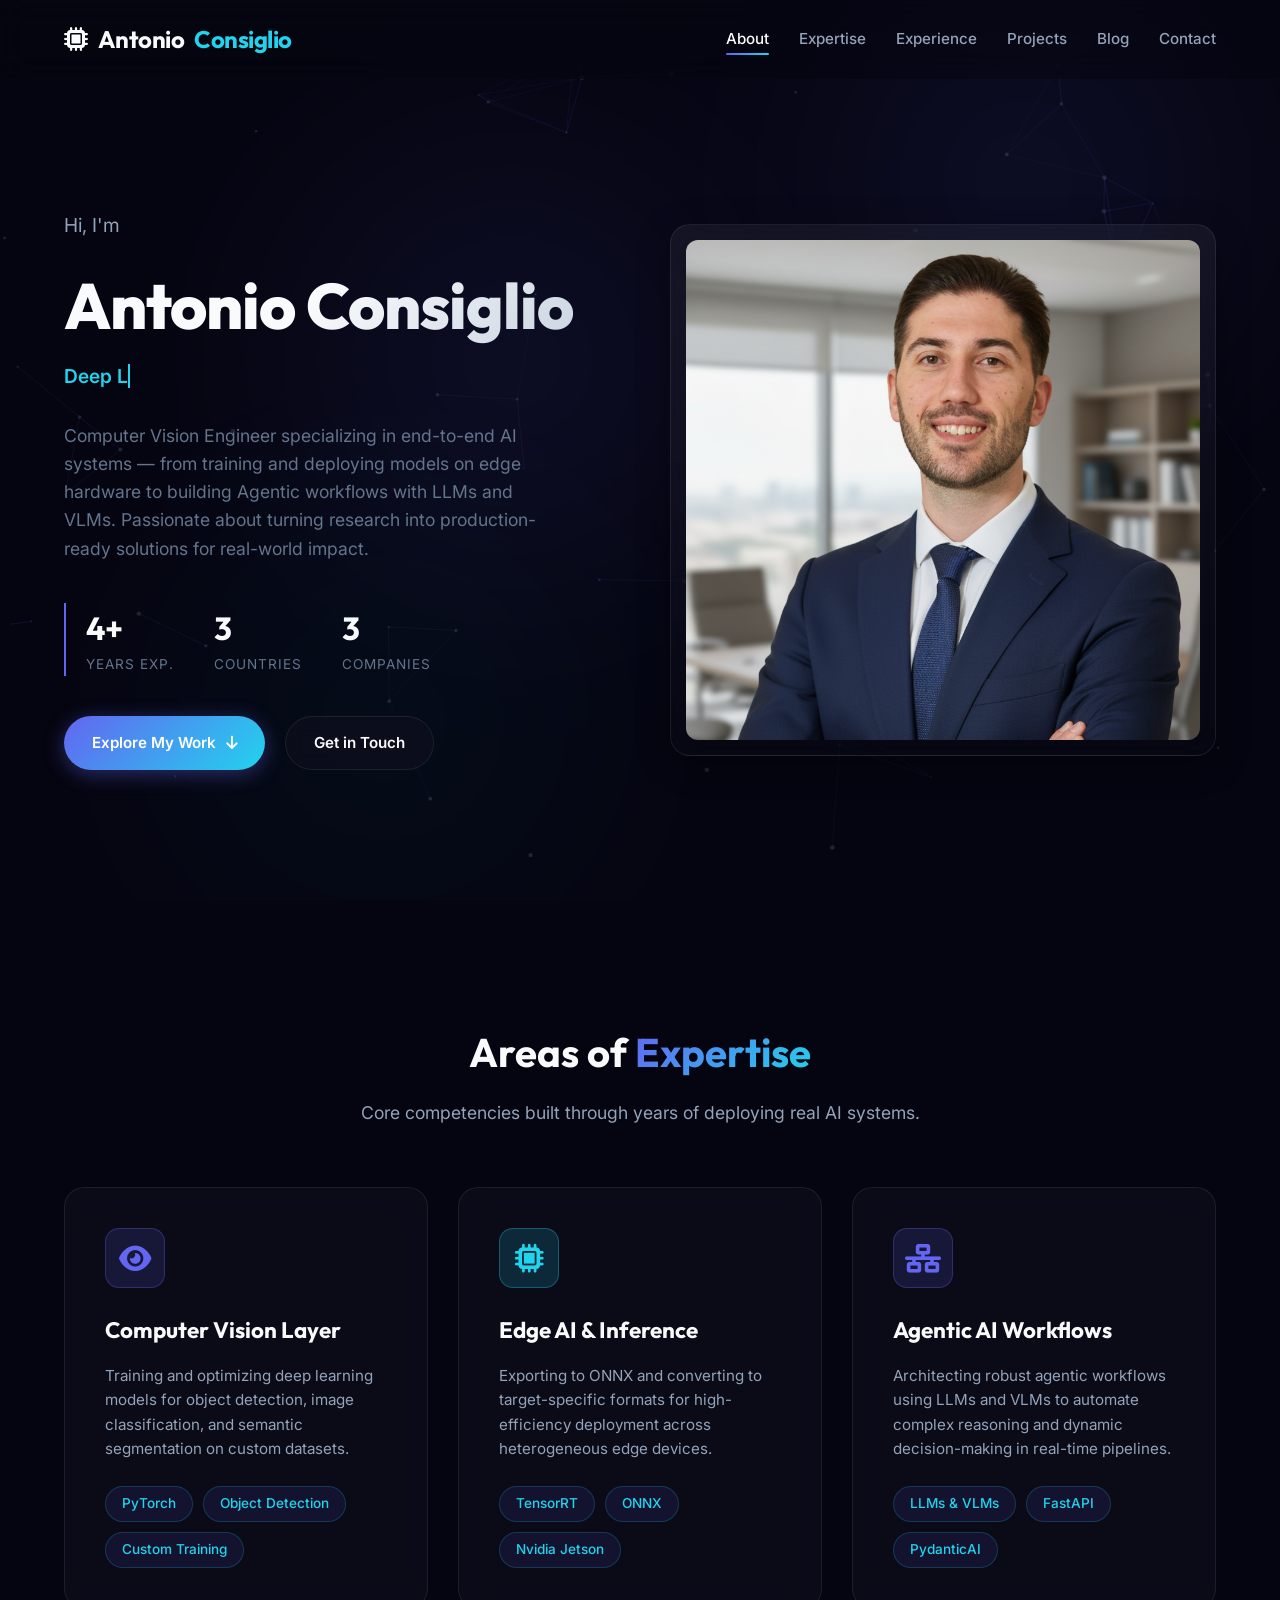
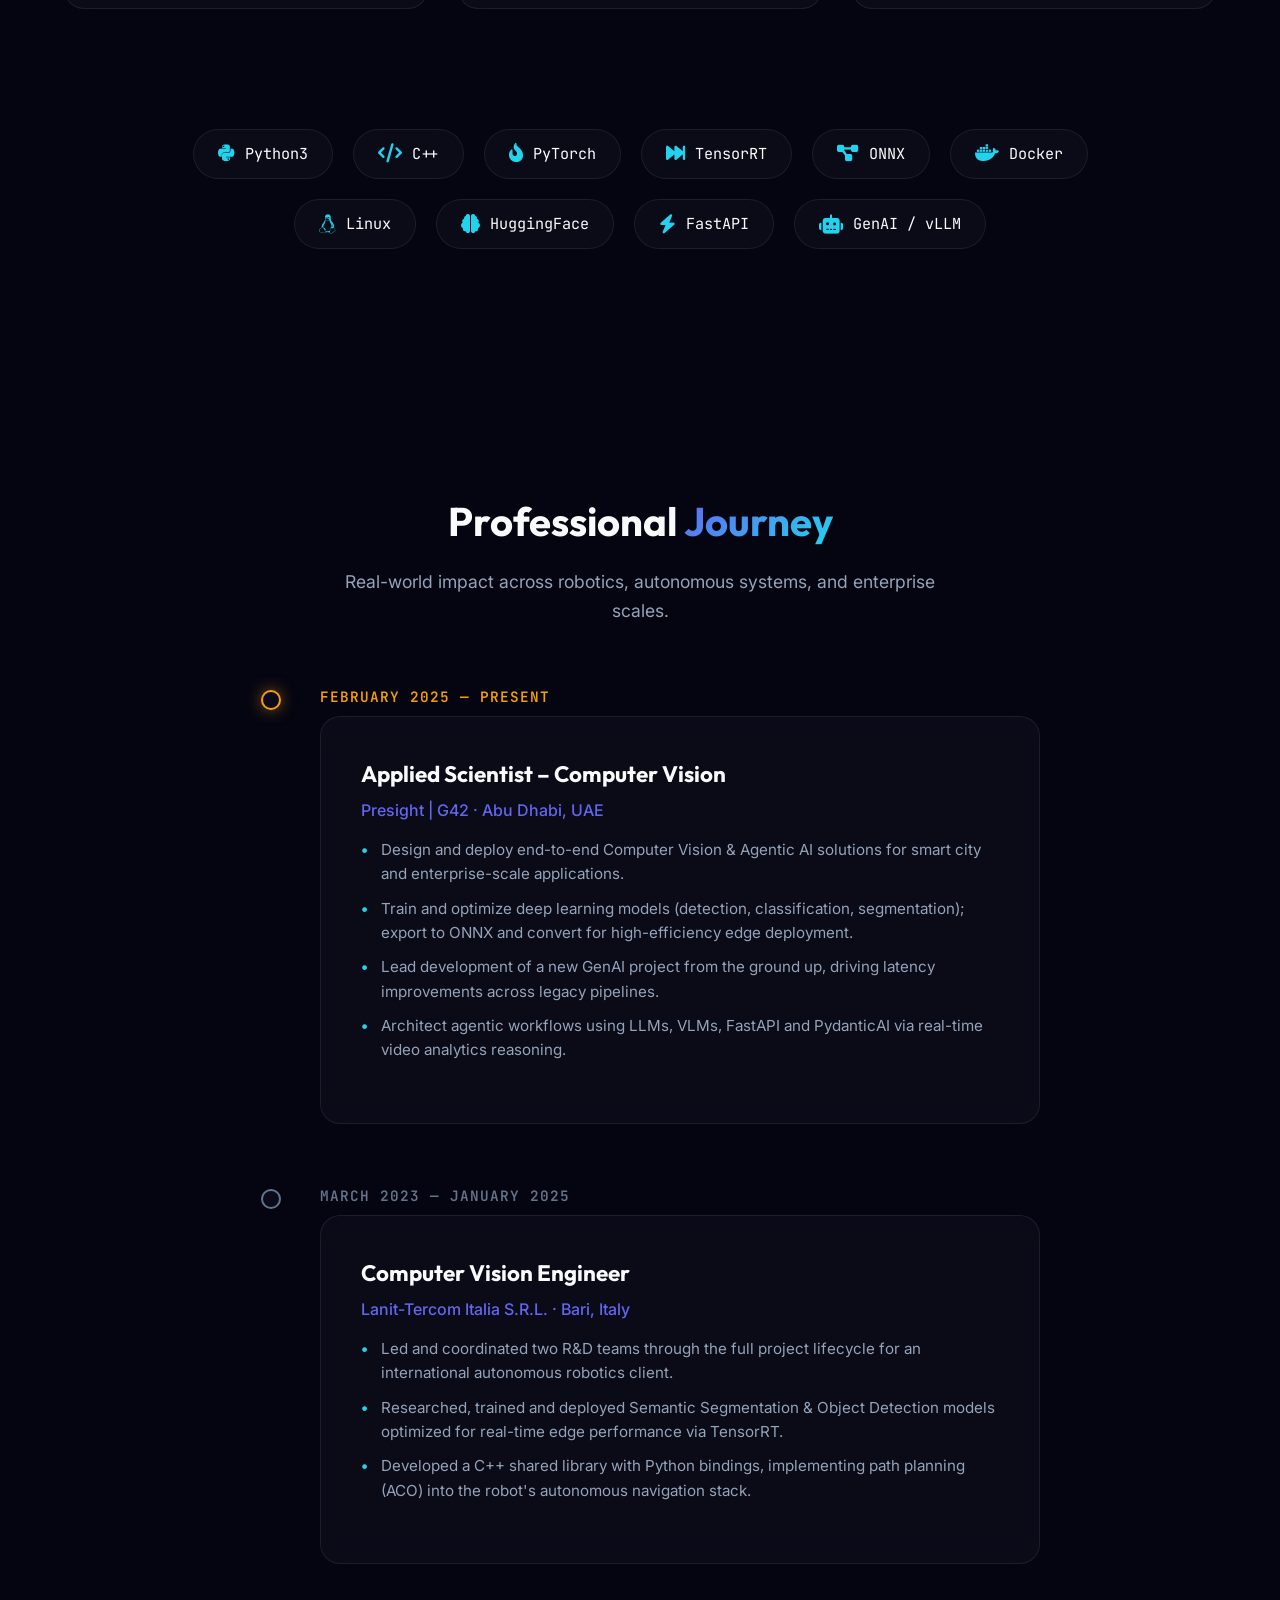
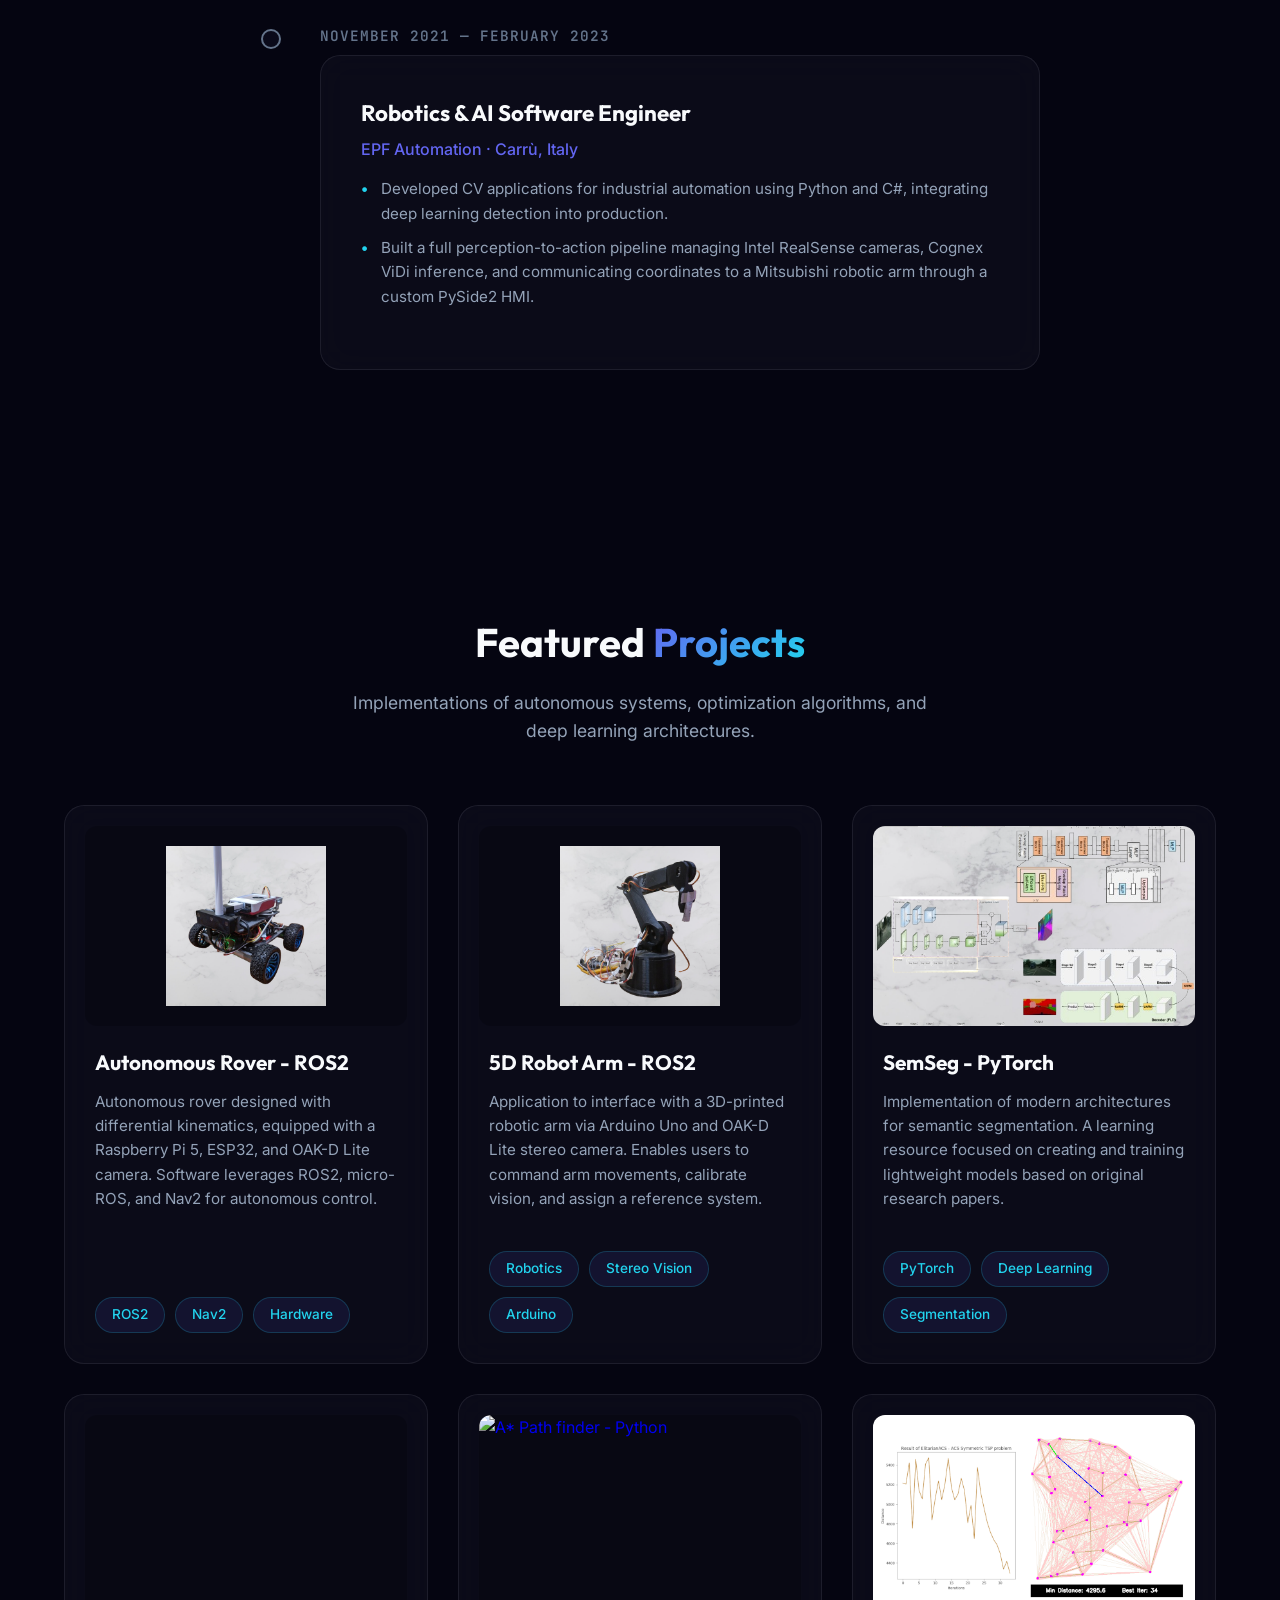
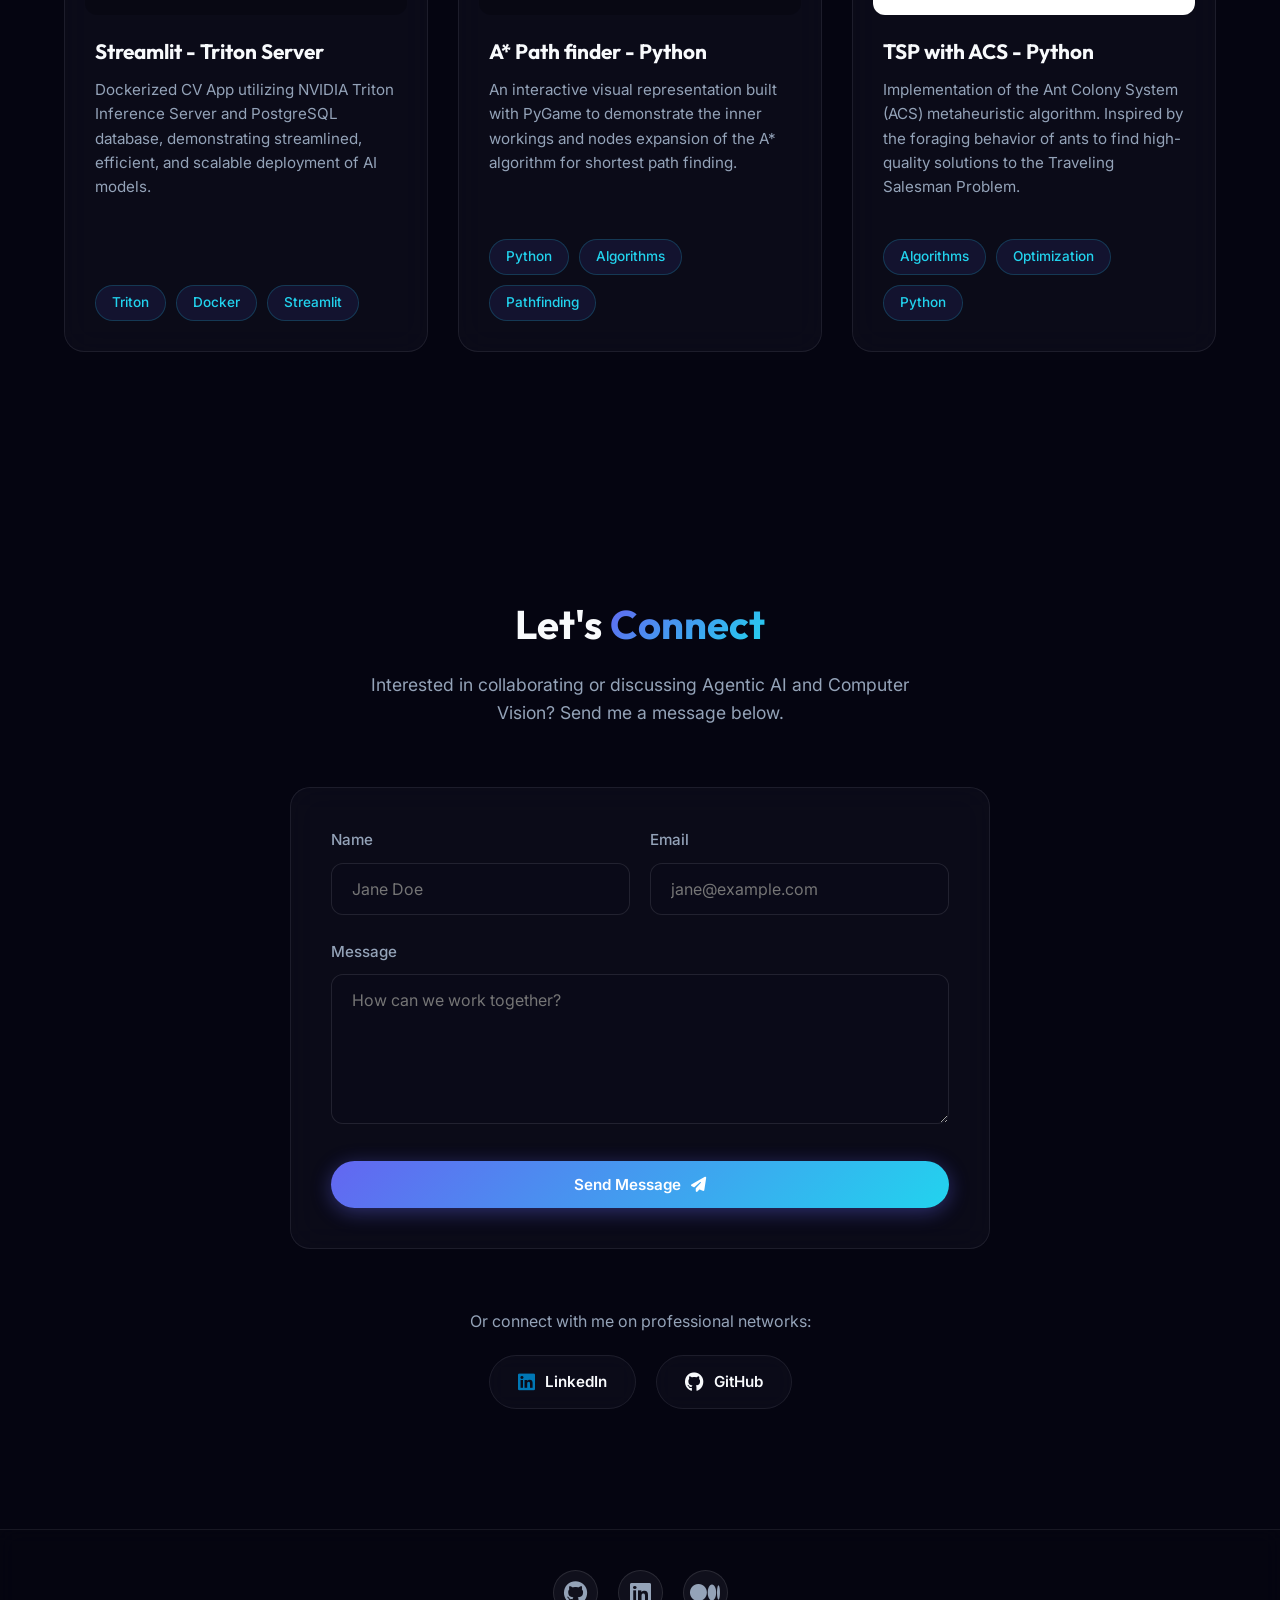
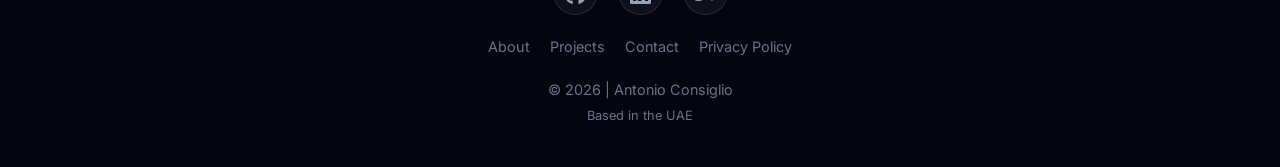
==== docs/index.html @ b484f557 "static_website" ====
<!DOCTYPE html>
<html lang="en">

<head>
    <meta charset="UTF-8">
    <meta name="viewport" content="width=device-width, initial-scale=1.0">

    <!-- Ultra Optimized SEO -->
    <title>Antonio Consiglio | Computer Vision & AI Engineer</title>
    <meta name="description"
        content="Computer Vision Engineer based in the UAE. Specializing in end-to-end AI systems, Agentic AI workflows, robotics, and edge deployment. Explore my projects and experience.">
    <meta name="keywords"
        content="Antonio Consiglio, Computer Vision, AI Engineer, Robotics, Machine Learning, Python, PyTorch, TensorRT, Agentic AI, Edge ML, Smart Cities, Abu Dhabi">
    <meta name="author" content="Antonio Consiglio">
    <meta name="robots" content="index, follow">
    <link rel="canonical" href="https://www.antonioconsiglio.com/">

    <!-- Open Graph for Social Sharing -->
    <meta property="og:type" content="website">
    <meta property="og:url" content="https://www.antonioconsiglio.com/">
    <meta property="og:title" content="Antonio Consiglio | Computer Vision Engineer">
    <meta property="og:description"
        content="Computer Vision Engineer specializing in end-to-end AI systems — from training models on edge hardware to building Agentic AI workflows.">
    <meta property="og:image" content="https://www.antonioconsiglio.com/assets/images/antonio_consiglio_og_image.png">
    <meta property="og:site_name" content="Antonio Consiglio">

    <!-- Twitter Card -->
    <meta name="twitter:card" content="summary_large_image">
    <meta name="twitter:title" content="Antonio Consiglio | Computer Vision Engineer">
    <meta name="twitter:description"
        content="Focusing on neural network architecture, semantic segmentation, AI optimization, and Agentic workflows.">
    <meta name="twitter:image" content="https://www.antonioconsiglio.com/assets/images/antonio_consiglio_og_image.png">

    <!-- Schema.org JSON-LD -->
    <script type="application/ld+json">
    {
      "@context": "https://schema.org",
      "@graph": [
        {
          "@type": "Person",
          "@id": "https://www.antonioconsiglio.com/#person",
          "name": "Antonio Consiglio",
          "url": "https://www.antonioconsiglio.com",
          "sameAs": [
            "https://www.linkedin.com/in/antonioconsiglio/",
            "https://medium.com/@antonioconsiglio",
            "https://github.com/AntonioConsiglio"
          ],
          "jobTitle": "Applied Scientist - Computer Vision",
          "worksFor": {
            "@type": "Organization",
            "name": "Presight | G42"
          },
          "description": "Computer Vision Engineer specializing in end-to-end AI systems, from training models on edge hardware to Agentic AI workflows.",
          "image": "https://www.antonioconsiglio.com/assets/images/foto_mia.png",
          "knowsAbout": ["Computer Vision", "Machine Learning", "PyTorch", "C++", "Python", "TensorRT", "Edge AI", "Agentic AI", "Robotics"],
          "alumniOf": {
            "@type": "EducationalOrganization",
            "name": "Politecnico di Torino"
          }
        },
        {
          "@type": "WebSite",
          "@id": "https://www.antonioconsiglio.com/#website",
          "url": "https://www.antonioconsiglio.com",
          "name": "Antonio Consiglio Portfolio",
          "publisher": {"@id": "https://www.antonioconsiglio.com/#person"}
        }
      ]
    }
    </script>

    <!-- Preconnect & Fonts -->
    <link rel="preconnect" href="https://fonts.googleapis.com">
    <link rel="preconnect" href="https://fonts.gstatic.com" crossorigin>
    <link
        href="https://fonts.googleapis.com/css2?family=Inter:wght@300;400;500;600;700&family=Outfit:wght@400;500;600;700;800&family=JetBrains+Mono:wght@400;500&display=swap"
        rel="stylesheet">

    <!-- Icons -->
    <link rel="stylesheet" href="https://cdnjs.cloudflare.com/ajax/libs/font-awesome/6.4.0/css/all.min.css">

    <!-- Custom CSS -->
    <link rel="stylesheet" href="assets/css/style.css">

    <!-- Favicon -->
    <link rel="icon" type="image/png" href="assets/images/favicon.ico">
</head>

<body>

    <!-- Ambient Background Effects -->
    <div class="ambient-bg">
        <canvas id="particle-canvas"></canvas>
        <div class="ambient-glow"></div>
        <div class="ambient-glow"></div>
        <div class="ambient-glow"></div>
    </div>

    <!-- Navigation -->
    <nav class="navbar">
        <div class="container nav-content">
            <a href="#hero" class="nav-logo">
                <i class="fa-solid fa-microchip"></i> Antonio<span>Consiglio</span>
            </a>
            <div class="nav-links">
                <a href="#hero" class="nav-link active">About</a>
                <a href="#expertise" class="nav-link">Expertise</a>
                <a href="#experience" class="nav-link">Experience</a>
                <a href="#projects" class="nav-link">Projects</a>
                <a href="https://medium.com/@antonioconsiglio" target="_blank" class="nav-link">Blog</a>
                <a href="#contact" class="nav-link">Contact</a>
            </div>
            <button class="mobile-menu-btn" aria-label="Toggle menu">
                <i class="fas fa-bars"></i>
            </button>
        </div>
    </nav>

    <main>
        <!-- Hero Section -->
        <section id="hero" class="hero">
            <div class="container hero-wrapper">
                <div class="hero-content fade-in-up">
                    <p class="hero-subtitle">Hi, I'm</p>
                    <h1>Antonio <span class="gradient-text">Consiglio</span></h1>
                    <p class="hero-subtitle">
                        <span class="typewriter-text"></span>
                    </p>

                    <p class="hero-description">
                        Computer Vision Engineer specializing in end-to-end AI systems — from training and deploying
                        models on edge hardware to building Agentic workflows with LLMs and VLMs. Passionate about
                        turning research into production-ready solutions for real-world impact.
                    </p>

                    <div class="stats-row">
                        <div class="stat-item">
                            <div class="stat-number">4+</div>
                            <div class="stat-label">Years Exp.</div>
                        </div>
                        <div class="stat-item">
                            <div class="stat-number">3</div>
                            <div class="stat-label">Countries</div>
                        </div>
                        <div class="stat-item">
                            <div class="stat-number">3</div>
                            <div class="stat-label">Companies</div>
                        </div>
                    </div>

                    <div class="btn-group">
                        <a href="#projects" class="btn btn-primary">
                            Explore My Work <i class="fas fa-arrow-down"></i>
                        </a>
                        <a href="#contact" class="btn btn-secondary">
                            Get in Touch
                        </a>
                    </div>
                </div>

                <div class="hero-image-wrapper fade-in-up delay-1">
                    <img src="assets/images/foto_mia.png" alt="Antonio Consiglio" class="hero-image" width="500"
                        height="500">
                </div>
            </div>
        </section>

        <!-- Expertise Section -->
        <section id="expertise" class="section">
            <div class="container">
                <div class="section-header fade-in-up">
                    <h2 class="section-title">Areas of <span class="gradient-accent">Expertise</span></h2>
                    <p class="section-subtitle">Core competencies built through years of deploying real AI systems.</p>
                </div>

                <div class="expertise-grid">
                    <!-- Expertise 1 -->
                    <div class="glass-card fade-in-up delay-1">
                        <div class="expertise-icon icon-indigo">
                            <i class="fas fa-eye"></i>
                        </div>
                        <h3 class="expert-title">Computer Vision Layer</h3>
                        <p class="expert-desc">Training and optimizing deep learning models for object detection, image
                            classification, and semantic segmentation on custom datasets.</p>
                        <div class="tag-container">
                            <span class="tag">PyTorch</span>
                            <span class="tag">Object Detection</span>
                            <span class="tag">Custom Training</span>
                        </div>
                    </div>

                    <!-- Expertise 2 -->
                    <div class="glass-card fade-in-up delay-2">
                        <div class="expertise-icon icon-cyan">
                            <i class="fas fa-microchip"></i>
                        </div>
                        <h3 class="expert-title">Edge AI & Inference</h3>
                        <p class="expert-desc">Exporting to ONNX and converting to target-specific formats for
                            high-efficiency deployment across heterogeneous edge devices.</p>
                        <div class="tag-container">
                            <span class="tag">TensorRT</span>
                            <span class="tag">ONNX</span>
                            <span class="tag">Nvidia Jetson</span>
                        </div>
                    </div>

                    <!-- Expertise 3 -->
                    <div class="glass-card fade-in-up delay-3">
                        <div class="expertise-icon icon-indigo">
                            <i class="fa-solid fa-network-wired"></i>
                        </div>
                        <h3 class="expert-title">Agentic AI Workflows</h3>
                        <p class="expert-desc">Architecting robust agentic workflows using LLMs and VLMs to automate
                            complex reasoning and dynamic decision-making in real-time pipelines.</p>
                        <div class="tag-container">
                            <span class="tag">LLMs & VLMs</span>
                            <span class="tag">FastAPI</span>
                            <span class="tag">PydanticAI</span>
                        </div>
                    </div>
                </div>
            </div>
        </section>

        <!-- Tech Stack / Skills -->
        <section class="section" style="padding-top:0;">
            <div class="container">
                <div class="tech-stack-wrap fade-in-up delay-1">
                    <div class="tech-item"><i class="fa-brands fa-python"></i> Python3</div>
                    <div class="tech-item"><i class="fa-solid fa-code"></i> C++</div>
                    <div class="tech-item"><i class="fa-solid fa-fire-flame-curved"></i> PyTorch</div>
                    <div class="tech-item"><i class="fa-solid fa-forward-fast"></i> TensorRT</div>
                    <div class="tech-item"><i class="fa-solid fa-diagram-project"></i> ONNX</div>
                    <div class="tech-item"><i class="fa-brands fa-docker"></i> Docker</div>
                    <div class="tech-item"><i class="fa-brands fa-linux"></i> Linux</div>
                    <div class="tech-item"><i class="fa-solid fa-brain"></i> HuggingFace</div>
                    <div class="tech-item"><i class="fa-solid fa-bolt"></i> FastAPI</div>
                    <div class="tech-item"><i class="fa-solid fa-robot"></i> GenAI / vLLM</div>
                </div>
            </div>
        </section>

        <!-- Experience Timeline -->
        <section id="experience" class="section">
            <div class="container">
                <div class="section-header fade-in-up">
                    <h2 class="section-title">Professional <span class="gradient-accent">Journey</span></h2>
                    <p class="section-subtitle">Real-world impact across robotics, autonomous systems, and enterprise
                        scales.</p>
                </div>

                <div class="timeline fade-in-up delay-1">

                    <!-- Present -->
                    <div class="timeline-item active">
                        <div class="timeline-dot"></div>
                        <div class="timeline-date">February 2025 — Present</div>
                        <div class="glass-card timeline-content">
                            <h3>Applied Scientist – Computer Vision</h3>
                            <h4>Presight | G42 · Abu Dhabi, UAE</h4>
                            <ul class="timeline-bulltes">
                                <li>Design and deploy end-to-end Computer Vision & Agentic AI solutions for smart city
                                    and enterprise-scale applications.</li>
                                <li>Train and optimize deep learning models (detection, classification, segmentation);
                                    export to ONNX and convert for high-efficiency edge deployment.</li>
                                <li>Lead development of a new GenAI project from the ground up, driving latency
                                    improvements across legacy pipelines.</li>
                                <li>Architect agentic workflows using LLMs, VLMs, FastAPI and PydanticAI via real-time
                                    video analytics reasoning.</li>
                            </ul>
                        </div>
                    </div>

                    <!-- Past 2 -->
                    <div class="timeline-item">
                        <div class="timeline-dot"></div>
                        <div class="timeline-date">March 2023 — January 2025</div>
                        <div class="glass-card timeline-content">
                            <h3>Computer Vision Engineer</h3>
                            <h4>Lanit-Tercom Italia S.R.L. · Bari, Italy</h4>
                            <ul class="timeline-bulltes">
                                <li>Led and coordinated two R&D teams through the full project lifecycle for an
                                    international autonomous robotics client.</li>
                                <li>Researched, trained and deployed Semantic Segmentation & Object Detection models
                                    optimized for real-time edge performance via TensorRT.</li>
                                <li>Developed a C++ shared library with Python bindings, implementing path planning
                                    (ACO) into the robot's autonomous navigation stack.</li>
                            </ul>
                        </div>
                    </div>

                    <!-- Past 1 -->
                    <div class="timeline-item">
                        <div class="timeline-dot"></div>
                        <div class="timeline-date">November 2021 — February 2023</div>
                        <div class="glass-card timeline-content">
                            <h3>Robotics & AI Software Engineer</h3>
                            <h4>EPF Automation · Carrù, Italy</h4>
                            <ul class="timeline-bulltes">
                                <li>Developed CV applications for industrial automation using Python and C#, integrating
                                    deep learning detection into production.</li>
                                <li>Built a full perception-to-action pipeline managing Intel RealSense cameras, Cognex
                                    ViDi inference, and communicating coordinates to a Mitsubishi robotic arm through a
                                    custom PySide2 HMI.</li>
                            </ul>
                        </div>
                    </div>

                </div>
            </div>
        </section>

        <!-- Projects Grid -->
        <section id="projects" class="section">
            <div class="container">
                <div class="section-header fade-in-up">
                    <h2 class="section-title">Featured <span class="gradient-accent">Projects</span></h2>
                    <p class="section-subtitle">Implementations of autonomous systems, optimization algorithms, and deep
                        learning architectures.</p>
                </div>

                <div class="projects-grid">

                    <!-- Project 1 -->
                    <a href="https://github.com/AntonioConsiglio/rover_ros2" target="_blank"
                        class="project-card glass-card fade-in-up delay-1">
                        <div class="project-img-wrapper">
                            <img src="assets/images/rover_ros2_nobg.png" alt="Autonomous Rover - ROS2"
                                class="project-img contain" loading="lazy" decoding="async">
                        </div>
                        <div class="project-content">
                            <h3 class="project-title">Autonomous Rover - ROS2</h3>
                            <p class="project-desc">Autonomous rover designed with differential kinematics, equipped
                                with a Raspberry Pi 5, ESP32, and OAK-D Lite camera. Software leverages ROS2, micro-ROS,
                                and Nav2 for autonomous control.</p>
                            <div class="tag-container mt-auto">
                                <span class="tag">ROS2</span>
                                <span class="tag">Nav2</span>
                                <span class="tag">Hardware</span>
                            </div>
                        </div>
                    </a>

                    <!-- Project 2 -->
                    <a href="https://github.com/AntonioConsiglio/5D-robot-consolle" target="_blank"
                        class="project-card glass-card fade-in-up delay-2">
                        <div class="project-img-wrapper">
                            <img src="assets/images/robot_nobg.png" alt="5D Robot Arm - ROS2"
                                class="project-img contain" loading="lazy" decoding="async">
                        </div>
                        <div class="project-content">
                            <h3 class="project-title">5D Robot Arm - ROS2</h3>
                            <p class="project-desc">Application to interface with a 3D-printed robotic arm via Arduino
                                Uno and OAK-D Lite stereo camera. Enables users to command arm movements, calibrate
                                vision, and assign a reference system.</p>
                            <div class="tag-container mt-auto">
                                <span class="tag">Robotics</span>
                                <span class="tag">Stereo Vision</span>
                                <span class="tag">Arduino</span>
                            </div>
                        </div>
                    </a>

                    <!-- Project 3 -->
                    <a href="https://github.com/AntonioConsiglio/SemSeg" target="_blank"
                        class="project-card glass-card fade-in-up delay-3">
                        <div class="project-img-wrapper">
                            <img src="assets/images/semseg.png" alt="SemSeg - PyTorch" class="project-img"
                                loading="lazy" decoding="async">
                        </div>
                        <div class="project-content">
                            <h3 class="project-title">SemSeg - PyTorch</h3>
                            <p class="project-desc">Implementation of modern architectures for semantic segmentation. A
                                learning resource focused on creating and training lightweight models based on original
                                research papers.</p>
                            <div class="tag-container mt-auto">
                                <span class="tag">PyTorch</span>
                                <span class="tag">Deep Learning</span>
                                <span class="tag">Segmentation</span>
                            </div>
                        </div>
                    </a>

                    <!-- Project 4 -->
                    <a href="https://github.com/AntonioConsiglio/triton_server" target="_blank"
                        class="project-card glass-card fade-in-up delay-1">
                        <div class="project-img-wrapper">
                            <img src="assets/images/tritonserver.png" alt="Streamlit - Triton Server"
                                class="project-img contain" loading="lazy" decoding="async">
                        </div>
                        <div class="project-content">
                            <h3 class="project-title">Streamlit - Triton Server</h3>
                            <p class="project-desc">Dockerized CV App utilizing NVIDIA Triton Inference Server and
                                PostgreSQL database, demonstrating streamlined, efficient, and scalable deployment of AI
                                models.</p>
                            <div class="tag-container mt-auto">
                                <span class="tag">Triton</span>
                                <span class="tag">Docker</span>
                                <span class="tag">Streamlit</span>
                            </div>
                        </div>
                    </a>

                    <!-- Project 5 -->
                    <a href="https://github.com/AntonioConsiglio/Astart_python" target="_blank"
                        class="project-card glass-card fade-in-up delay-2">
                        <div class="project-img-wrapper">
                            <img src="assets/images/Agif.gif" alt="A* Path finder - Python" class="project-img"
                                loading="lazy" decoding="async">
                        </div>
                        <div class="project-content">
                            <h3 class="project-title">A* Path finder - Python</h3>
                            <p class="project-desc">An interactive visual representation built with PyGame to
                                demonstrate the inner workings and nodes expansion of the A* algorithm for shortest path
                                finding.</p>
                            <div class="tag-container mt-auto">
                                <span class="tag">Python</span>
                                <span class="tag">Algorithms</span>
                                <span class="tag">Pathfinding</span>
                            </div>
                        </div>
                    </a>

                    <!-- Project 6 -->
                    <a href="https://github.com/AntonioConsiglio/AntColonySystem_Python" target="_blank"
                        class="project-card glass-card fade-in-up delay-3">
                        <div class="project-img-wrapper">
                            <img src="assets/images/ACS.gif" alt="TSP with ACS - Python" class="project-img"
                                loading="lazy" decoding="async">
                        </div>
                        <div class="project-content">
                            <h3 class="project-title">TSP with ACS - Python</h3>
                            <p class="project-desc">Implementation of the Ant Colony System (ACS) metaheuristic
                                algorithm. Inspired by the foraging behavior of ants to find high-quality solutions to
                                the Traveling Salesman Problem.</p>
                            <div class="tag-container mt-auto">
                                <span class="tag">Algorithms</span>
                                <span class="tag">Optimization</span>
                                <span class="tag">Python</span>
                            </div>
                        </div>
                    </a>

                </div>
            </div>
        </section>

        <!-- Contact Section -->
        <section id="contact" class="section">
            <div class="container relative">
                <div class="section-header fade-in-up">
                    <h2 class="section-title">Let's <span class="gradient-accent">Connect</span></h2>
                    <p class="section-subtitle">Interested in collaborating or discussing Agentic AI and Computer
                        Vision? Send me a message below.</p>
                </div>

                <div class="glass-card fade-in-up delay-1 contact-container">

                    <form action="https://formspree.io/f/xqeggnkn" method="POST" id="contact-form">

                        <div
                            style="display: grid; grid-template-columns: repeat(auto-fit, minmax(250px, 1fr)); gap: 20px;">
                            <div class="form-group">
                                <label for="name" class="form-label">Name</label>
                                <input type="text" id="name" name="name" class="form-control" required
                                    placeholder="Jane Doe">
                            </div>
                            <div class="form-group">
                                <label for="email" class="form-label">Email</label>
                                <input type="email" id="email" name="_replyto" class="form-control" required
                                    placeholder="jane@example.com">
                            </div>
                        </div>

                        <div class="form-group">
                            <label for="message" class="form-label">Message</label>
                            <textarea id="message" name="message" class="form-control" required
                                placeholder="How can we work together?"></textarea>
                        </div>

                        <input type="hidden" name="_subject" value="New contact from your portfolio site!">

                        <div style="text-align: center; margin-top: 30px;">
                            <button type="submit" class="btn btn-primary" style="width: 100%;">
                                Send Message <i class="fas fa-paper-plane"></i>
                            </button>
                        </div>
                    </form>

                    <!-- Submission Confirmation Placeholder inside Card -->
                    <div id="form-status" style="display:none; text-align:center; padding-top:20px;"></div>
                </div>

                <div class="contact-alternative fade-in-up delay-2">
                    <p style="color: var(--text-secondary); margin-bottom: 20px;">Or connect with me on professional
                        networks:</p>
                    <div style="display: flex; justify-content: center; gap: 20px;">
                        <a href="https://www.linkedin.com/in/antonioconsiglio/" target="_blank"
                            class="btn btn-secondary">
                            <i class="fab fa-linkedin" style="color: #0077B5; font-size: 1.2rem;"></i> LinkedIn
                        </a>
                        <a href="https://github.com/AntonioConsiglio" target="_blank" class="btn btn-secondary">
                            <i class="fab fa-github" style="font-size: 1.2rem;"></i> GitHub
                        </a>
                    </div>
                </div>

            </div>
        </section>

    </main>

    <!-- Footer -->
    <footer class="footer">
        <div class="container">
            <div class="social-links">
                <a href="https://github.com/AntonioConsiglio" target="_blank" class="social-link" aria-label="GitHub"><i
                        class="fab fa-github"></i></a>
                <a href="https://www.linkedin.com/in/antonioconsiglio/" target="_blank" class="social-link"
                    aria-label="LinkedIn"><i class="fab fa-linkedin"></i></a>
                <a href="https://medium.com/@antonioconsiglio" target="_blank" class="social-link"
                    aria-label="Medium"><i class="fab fa-medium"></i></a>
            </div>
            <div class="footer-nav">
                <a href="#hero">About</a>
                <a href="#projects">Projects</a>
                <a href="#contact">Contact</a>
                <a href="privacy_policy.html">Privacy Policy</a>
            </div>
            <p class="footer-text" style="margin-top: 20px;">
                &copy;
                <script>document.write(new Date().getFullYear())</script> | Antonio Consiglio
            </p>
            <p class="footer-text" style="font-size: 0.8rem; margin-top: 5px;">Based in the UAE</p>
        </div>
    </footer>

    <!-- Scripts -->
    <script src="assets/js/main.js"></script>
    <script>
        // Formspree custom submission handling
        var form = document.getElementById("contact-form");
        var statusMsg = document.getElementById("form-status");

        form.addEventListener("submit", function (ev) {
            ev.preventDefault();
            var data = new FormData(form);
            fetch(form.action, {
                method: form.method,
                body: data,
                headers: {
                    'Accept': 'application/json'
                }
            }).then(response => {
                if (response.ok) {
                    form.style.display = 'none';
                    statusMsg.style.display = 'block';
                    statusMsg.innerHTML = `
                        <i class="fas fa-check-circle" style="font-size: 3rem; color: #10b981; margin-bottom: 15px;"></i>
                        <h3 style="color:var(--text-primary); margin-bottom:10px;">Message Sent!</h3>
                        <p style="color: var(--text-secondary);">Thanks for reaching out! I'll get back to you shortly.</p>
                    `;
                    form.reset();
                } else {
                    statusMsg.style.display = 'block';
                    statusMsg.innerHTML = "<p style='color:#ef4444;'>Oops! There was a problem submitting your form.</p>";
                }
            }).catch(error => {
                statusMsg.style.display = 'block';
                statusMsg.innerHTML = "<p style='color:#ef4444;'>Oops! There was a problem submitting your form.</p>";
            });
        });
    </script>
</body>

</html>
---- docs/assets/css/style.css ----
/* ==========================================================================
   Modern Portfolio Stylesheet - Premium Tech Profile
   ========================================================================== */

@import url('https://fonts.googleapis.com/css2?family=Inter:wght@300;400;500;600;700&family=Outfit:wght@400;500;600;700;800&family=JetBrains+Mono:wght@400;500&display=swap');

:root {
  /* Color Palette - Indigo/Cyan Deep Tech Theme */
  --bg-primary: #050511;
  --bg-secondary: #0A0A1A;
  --bg-surface: rgba(15, 15, 30, 0.6);
  --bg-elevated: rgba(25, 25, 50, 0.8);
  
  --text-primary: #f8fafc;
  --text-secondary: #94a3b8;
  --text-muted: #64748b;
  
  --accent-primary: #6366f1; /* Indigo */
  --accent-secondary: #22d3ee; /* Cyan */
  --accent-glow: rgba(99, 102, 241, 0.5);
  --accent-warm: #f59e0b;
  
  /* Utilities */
  --glass-border: 1px solid rgba(255, 255, 255, 0.08); /* More subtle */
  --glass-shadow: 0 8px 32px 0 rgba(0, 0, 0, 0.4);
  --transition-smooth: all 0.4s cubic-bezier(0.4, 0, 0.2, 1);
  --radius-md: 12px;
  --radius-lg: 20px;
  --radius-full: 9999px;
  
  --section-padding: 120px 0;
}

/* Base Initialization */
* {
  margin: 0;
  padding: 0;
  box-sizing: border-box;
}

html {
  scroll-behavior: smooth;
  scroll-padding-top: 80px; /* Account for fixed header */
}

body {
  font-family: 'Inter', sans-serif;
  background-color: var(--bg-primary);
  color: var(--text-primary);
  line-height: 1.6;
  overflow-x: hidden;
  position: relative;
}

/* Background Ambient Glow & Particles */
.ambient-bg {
  position: fixed;
  top: 0;
  left: 0;
  width: 100vw;
  height: 100vh;
  z-index: -1;
  overflow: hidden;
  background: var(--bg-primary);
}
#particle-canvas {
  position: absolute;
  top: 0;
  left: 0;
  width: 100%;
  height: 100%;
  opacity: 0.6;
}
.ambient-glow {
  position: absolute;
  width: 80vw;
  height: 80vh;
  background: radial-gradient(circle, var(--accent-glow) 0%, transparent 50%);
  border-radius: 50%;
  filter: blur(100px);
  opacity: 0.25;
  animation: float 25s infinite alternate ease-in-out;
}
.ambient-glow:nth-child(2) { top: -20vh; right: -20vw; }
.ambient-glow:nth-child(3) { bottom: -20vh; left: -10vw; background: radial-gradient(circle, rgba(34, 211, 238, 0.2) 0%, transparent 50%); animation-duration: 30s; animation-direction: alternate-reverse; }

/* Layout & Containers */
.container {
  width: 100%;
  max-width: 1200px;
  margin: 0 auto;
  padding: 0 24px;
}
.section {
  padding: var(--section-padding);
  position: relative;
}

/* Typography Helpers */
.gradient-text {
  background: linear-gradient(135deg, #fff 0%, #cbd5e1 100%);
  -webkit-background-clip: text;
  -webkit-text-fill-color: transparent;
}
.gradient-accent {
  background: linear-gradient(135deg, var(--accent-primary) 0%, var(--accent-secondary) 100%);
  -webkit-background-clip: text;
  -webkit-text-fill-color: transparent;
}
.font-mono {
  font-family: 'JetBrains Mono', monospace;
}

/* Header & Navigation */
.navbar {
  position: fixed;
  top: 0;
  width: 100%;
  z-index: 1000;
  padding: 20px 0;
  transition: var(--transition-smooth);
  backdrop-filter: blur(16px);
  -webkit-backdrop-filter: blur(16px);
  background: rgba(5, 5, 17, 0.6);
  border-bottom: 1px solid transparent; /* initially no border */
}
.navbar.scrolled {
  padding: 15px 0;
  border-bottom: var(--glass-border);
  box-shadow: var(--glass-shadow);
  background: rgba(5, 5, 17, 0.85);
}
.nav-content {
  display: flex;
  justify-content: space-between;
  align-items: center;
}
.nav-logo {
  font-family: 'Outfit', sans-serif;
  font-size: 1.5rem;
  font-weight: 700;
  color: var(--text-primary);
  text-decoration: none;
  letter-spacing: -0.5px;
  display: flex;
  align-items: center;
  gap: 10px;
}
.nav-logo span {
  color: var(--accent-secondary);
}
.nav-links {
  display: flex;
  gap: 30px;
}
.nav-link {
  color: var(--text-secondary);
  text-decoration: none;
  font-weight: 500;
  font-size: 0.95rem;
  transition: var(--transition-smooth);
  position: relative;
}
.nav-link:hover, .nav-link.active {
  color: var(--text-primary);
}
.nav-link::after {
  content: '';
  position: absolute;
  bottom: -4px;
  left: 0;
  width: 0;
  height: 2px;
  background: linear-gradient(90deg, var(--accent-primary), var(--accent-secondary));
  transition: var(--transition-smooth);
  border-radius: 2px;
}
.nav-link:hover::after, .nav-link.active::after {
  width: 100%;
}

/* Hero Section */
.hero {
  min-height: 100vh;
  display: flex;
  align-items: center;
  padding-top: 80px;
}
.hero-wrapper {
  display: grid;
  grid-template-columns: 1fr 1fr;
  gap: 60px;
  align-items: center;
}
.hero-content h1 {
  font-family: 'Outfit', sans-serif;
  font-size: 4rem;
  font-weight: 800;
  line-height: 1.1;
  margin-bottom: 20px;
  letter-spacing: -1px;
}
.hero-subtitle {
  font-size: 1.2rem;
  color: var(--text-secondary);
  margin-bottom: 30px;
  font-weight: 400;
}
.typewriter-text {
  color: var(--accent-secondary);
  font-weight: 600;
  border-right: 2px solid var(--accent-secondary);
  animation: blink 0.75s step-end infinite;
}
.hero-description {
  font-size: 1.1rem;
  color: var(--text-muted);
  max-width: 500px;
  margin-bottom: 40px;
}
.stats-row {
  display: flex;
  gap: 40px;
  margin-bottom: 40px;
  border-left: 2px solid var(--accent-primary);
  padding-left: 20px;
}
.stat-item {
  display: flex;
  flex-direction: column;
}
.stat-number {
  font-size: 2rem;
  font-family: 'Outfit', sans-serif;
  font-weight: 700;
  color: var(--text-primary);
}
.stat-label {
  font-size: 0.85rem;
  color: var(--text-muted);
  text-transform: uppercase;
  letter-spacing: 1px;
}
.btn-group {
  display: flex;
  gap: 20px;
}
.btn {
  padding: 14px 28px;
  border-radius: var(--radius-full);
  font-weight: 600;
  font-size: 0.95rem;
  text-decoration: none;
  transition: var(--transition-smooth);
  display: inline-flex;
  align-items: center;
  justify-content: center;
  gap: 10px;
  cursor: pointer;
  border: none;
  font-family: 'Inter', sans-serif;
}
.btn-primary {
  background: linear-gradient(135deg, var(--accent-primary), var(--accent-secondary));
  color: white;
  box-shadow: 0 4px 20px rgba(99, 102, 241, 0.4);
}
.btn-primary:hover {
  transform: translateY(-2px);
  box-shadow: 0 8px 30px rgba(99, 102, 241, 0.6);
}
.btn-secondary {
  background: var(--bg-surface);
  color: var(--text-primary);
  border: var(--glass-border);
  backdrop-filter: blur(10px);
}
.btn-secondary:hover {
  background: var(--bg-elevated);
  transform: translateY(-2px);
}
.hero-image-wrapper {
  position: relative;
  border-radius: var(--radius-lg);
  padding: 15px;
  background: linear-gradient(180deg, rgba(255,255,255,0.05) 0%, rgba(255,255,255,0.01) 100%);
  border: var(--glass-border);
  backdrop-filter: blur(20px);
  -webkit-backdrop-filter: blur(20px);
  box-shadow: var(--glass-shadow);
  transform: translateY(0);
  animation: floatImage 8s infinite ease-in-out;
}
.hero-image {
  width: 100%;
  border-radius: var(--radius-md);
  object-fit: cover;
  display: block;
}

/* Glass Cards */
.glass-card {
  background: var(--bg-surface);
  border: var(--glass-border);
  border-radius: var(--radius-lg);
  padding: 40px;
  backdrop-filter: blur(16px);
  -webkit-backdrop-filter: blur(16px);
  transition: var(--transition-smooth);
  position: relative;
  overflow: hidden;
}
.glass-card::before {
  content: '';
  position: absolute;
  top: 0;
  left: 0;
  width: 100%;
  height: 2px;
  background: linear-gradient(90deg, transparent, var(--accent-secondary), transparent);
  transform: translateX(-100%);
  transition: transform 0.6s ease;
}
.glass-card:hover {
  transform: translateY(-8px);
  background: var(--bg-elevated);
  box-shadow: var(--glass-shadow);
}
.glass-card:hover::before {
  transform: translateX(100%);
}

/* Tag Container */
.tag-container {
  display: flex;
  flex-wrap: wrap;
  gap: 10px;
  margin-top: 20px;
}
.tag {
  background: rgba(99, 102, 241, 0.1);
  color: var(--accent-secondary);
  padding: 6px 16px;
  border-radius: var(--radius-full);
  font-size: 0.85rem;
  font-weight: 500;
  border: 1px solid rgba(34, 211, 238, 0.2);
  transition: var(--transition-smooth);
}
.tag:hover {
  background: rgba(99, 102, 241, 0.2);
  border-color: rgba(34, 211, 238, 0.5);
}

/* Section Typography */
.section-header {
  text-align: center;
  margin-bottom: 60px;
}
.section-title {
  font-family: 'Outfit', sans-serif;
  font-size: 2.5rem;
  font-weight: 700;
  color: var(--text-primary);
  margin-bottom: 15px;
}
.section-subtitle {
  color: var(--text-secondary);
  font-size: 1.1rem;
  max-width: 600px;
  margin: 0 auto;
}

/* Expertise Section */
.expertise-grid {
  display: grid;
  grid-template-columns: repeat(auto-fit, minmax(300px, 1fr));
  gap: 30px;
}
.expertise-icon {
  width: 60px;
  height: 60px;
  border-radius: 14px;
  display: flex;
  align-items: center;
  justify-content: center;
  margin-bottom: 25px;
  font-size: 1.8rem;
  transition: var(--transition-smooth);
}
.glass-card:hover .expertise-icon {
  transform: scale(1.1);
}
.icon-indigo {
  background: rgba(99, 102, 241, 0.15);
  border: 1px solid rgba(99, 102, 241, 0.3);
  color: var(--accent-primary);
}
.icon-cyan {
  background: rgba(34, 211, 238, 0.15);
  border: 1px solid rgba(34, 211, 238, 0.3);
  color: var(--accent-secondary);
}
.expert-title {
  font-size: 1.4rem;
  font-family: 'Outfit', sans-serif;
  margin-bottom: 15px;
  color: var(--text-primary);
}
.expert-desc {
  color: var(--text-secondary);
  margin-bottom: 25px;
  font-size: 0.95rem;
}

/* Stack / Tech Grid Section */
.tech-stack-wrap {
  display: flex;
  flex-wrap: wrap;
  justify-content: center;
  gap: 20px;
  max-width: 900px;
  margin: 0 auto;
}
.tech-item {
  display: flex;
  align-items: center;
  gap: 10px;
  padding: 12px 24px;
  background: var(--bg-surface);
  border: var(--glass-border);
  border-radius: var(--radius-full);
  font-family: 'JetBrains Mono', monospace;
  font-size: 0.95rem;
  color: var(--text-primary);
  transition: var(--transition-smooth);
}
.tech-item:hover {
  background: rgba(99, 102, 241, 0.2);
  border-color: rgba(99, 102, 241, 0.5);
  transform: translateY(-3px);
  box-shadow: 0 5px 15px rgba(0,0,0,0.2);
}
.tech-item i {
  font-size: 1.2rem;
  color: var(--accent-secondary);
}

/* Experience Timeline */
.timeline {
  position: relative;
  max-width: 800px;
  margin: 0 auto;
}
.timeline::before {
  content: '';
  position: absolute;
  top: 0;
  left: 30px;
  height: 100%;
  width: 2px;
  background: linear-gradient(to bottom, transparent, var(--glass-border), transparent);
}
.timeline-item {
  position: relative;
  padding-left: 80px;
  margin-bottom: 60px;
}
.timeline-item:last-child {
  margin-bottom: 0;
}
.timeline-dot {
  position: absolute;
  left: 21px;
  top: 5px;
  width: 20px;
  height: 20px;
  border-radius: 50%;
  background: var(--bg-secondary);
  border: 2px solid var(--text-muted);
  z-index: 2;
  transition: var(--transition-smooth);
}
.timeline-item.active .timeline-dot {
  border-color: var(--accent-warm);
  box-shadow: 0 0 15px rgba(245, 158, 11, 0.5);
}
.timeline-date {
  color: var(--text-muted);
  font-size: 0.9rem;
  font-weight: 600;
  letter-spacing: 1px;
  margin-bottom: 8px;
  text-transform: uppercase;
  font-family: 'JetBrains Mono', monospace;
}
.timeline-item.active .timeline-date {
  color: var(--accent-warm);
}
.timeline-content h3 {
  font-size: 1.4rem;
  margin-bottom: 5px;
  color: var(--text-primary);
  font-family: 'Outfit', sans-serif;
}
.timeline-content h4 {
  font-size: 1rem;
  color: var(--accent-primary);
  font-weight: 500;
  margin-bottom: 15px;
}
.timeline-bulltes {
  list-style: none;
  margin-bottom: 20px;
}
.timeline-bulltes li {
  position: relative;
  padding-left: 20px;
  margin-bottom: 10px;
  color: var(--text-secondary);
  font-size: 0.95rem;
}
.timeline-bulltes li::before {
  content: '•';
  position: absolute;
  left: 0;
  top: 0;
  color: var(--accent-secondary);
  font-weight: bold;
}
.timeline-tech-context {
  margin-top: 15px;
  padding-top: 15px;
  border-top: 1px dashed rgba(255,255,255,0.1);
  font-size: 0.9rem;
  color: var(--text-muted);
}
.timeline-tech-context strong {
  color: var(--text-primary);
}

/* Projects Grid */
.projects-grid {
  display: grid;
  grid-template-columns: repeat(auto-fill, minmax(340px, 1fr));
  gap: 30px;
}
.project-card {
  display: flex;
  flex-direction: column;
  height: 100%;
  text-decoration: none;
  padding: 20px;
}
.project-img-wrapper {
  height: 200px;
  overflow: hidden;
  border-radius: var(--radius-md);
  margin-bottom: 20px;
  background: rgba(0,0,0,0.2);
  display: flex;
  align-items: center;
  justify-content: center;
}
.project-img {
  width: 100%;
  height: 100%;
  object-fit: cover;
  transition: transform 0.6s cubic-bezier(0.4, 0, 0.2, 1);
}
.project-img.contain {
  object-fit: contain;
  padding: 20px;
}
.project-card:hover .project-img {
  transform: scale(1.05);
}
.project-content {
  padding: 0 10px 10px;
  display: flex;
  flex-direction: column;
  flex-grow: 1;
}
.project-title {
  font-size: 1.3rem;
  color: var(--text-primary);
  margin-bottom: 10px;
  transition: color 0.3s ease;
  font-family: 'Outfit', sans-serif;
}
.project-card:hover .project-title {
  color: var(--accent-secondary);
}
.project-desc {
  color: var(--text-secondary);
  font-size: 0.95rem;
  margin-bottom: 20px;
  flex-grow: 1;
}

/* Contact Form */
.contact-container {
  max-width: 700px;
  margin: 0 auto;
}
.form-group {
  margin-bottom: 25px;
}
.form-label {
  display: block;
  margin-bottom: 10px;
  font-weight: 500;
  color: var(--text-secondary);
  font-size: 0.95rem;
}
.form-control {
  width: 100%;
  background: rgba(10, 10, 24, 0.5);
  border: 1px solid rgba(255, 255, 255, 0.1);
  border-radius: var(--radius-md);
  padding: 15px 20px;
  color: var(--text-primary);
  font-family: 'Inter', sans-serif;
  font-size: 1rem;
  transition: var(--transition-smooth);
}
.form-control:focus {
  outline: none;
  border-color: var(--accent-primary);
  box-shadow: 0 0 0 4px rgba(99, 102, 241, 0.15);
  background: rgba(10, 10, 24, 0.8);
}
textarea.form-control {
  resize: vertical;
  min-height: 150px;
}
.contact-alternative {
  text-align: center;
  margin-top: 60px;
}

/* Footer */
.footer {
  border-top: var(--glass-border);
  padding: 40px 0;
  text-align: center;
  background: rgba(5, 5, 17, 0.8);
  backdrop-filter: blur(10px);
}
.social-links {
  display: flex;
  justify-content: center;
  gap: 20px;
  margin-bottom: 20px;
}
.social-link {
  color: var(--text-secondary);
  font-size: 1.5rem;
  transition: var(--transition-smooth);
  width: 45px;
  height: 45px;
  display: flex;
  align-items: center;
  justify-content: center;
  border-radius: 50%;
  background: rgba(255,255,255,0.05);
  border: 1px solid rgba(255,255,255,0.1);
  text-decoration: none;
}
.social-link:hover {
  color: var(--accent-secondary);
  transform: translateY(-3px);
  background: rgba(255,255,255,0.1);
  border-color: var(--accent-secondary);
}
.footer-text {
  color: var(--text-muted);
  font-size: 0.9rem;
}
.footer-nav {
  margin-top: 20px;
  display: flex;
  justify-content: center;
  gap: 20px;
}
.footer-nav a {
  color: var(--text-muted);
  text-decoration: none;
  font-size: 0.9rem;
  transition: color 0.3s;
}
.footer-nav a:hover {
  color: var(--accent-secondary);
}

/* Animations */
@keyframes float {
  0% { transform: translate(0, 0) scale(1); }
  50% { transform: translate(5%, 5%) scale(1.05); }
  100% { transform: translate(-5%, -5%) scale(0.95); }
}
@keyframes floatImage {
  0%, 100% { transform: translateY(0); }
  50% { transform: translateY(-15px); }
}
@keyframes blink {
  50% { border-color: transparent; }
}
.fade-in-up {
  opacity: 0;
  transform: translateY(30px);
  transition: opacity 0.8s cubic-bezier(0.4, 0, 0.2, 1), transform 0.8s cubic-bezier(0.4, 0, 0.2, 1);
}
.fade-in-up.visible {
  opacity: 1;
  transform: translateY(0);
}
.delay-1 { transition-delay: 0.1s; }
.delay-2 { transition-delay: 0.2s; }
.delay-3 { transition-delay: 0.3s; }

/* Privacy Policy Layout Specifics */
.policy-card {
  max-width: 800px;
  margin: 0 auto;
  color: var(--text-secondary);
}
.policy-card h1 {
  color: var(--text-primary);
  font-family: 'Outfit', sans-serif;
  font-size: 2.5rem;
  margin-bottom: 5px;
}
.policy-card h2 {
  color: var(--text-primary);
  font-family: 'Outfit', sans-serif;
  font-size: 1.5rem;
  margin-top: 30px;
  margin-bottom: 15px;
}
.policy-card h3 {
  color: var(--text-primary);
  font-size: 1.1rem;
  margin-bottom: 10px;
}
.policy-card p, .policy-card ul {
  margin-bottom: 20px;
}
.policy-card ul {
  padding-left: 20px;
}
.policy-card li {
  margin-bottom: 10px;
}

/* Responsive Design */
@media (max-width: 991px) {
  .hero-wrapper {
    grid-template-columns: 1fr;
    text-align: center;
  }
  .hero-description {
    margin: 0 auto 40px;
  }
  .stats-row {
    justify-content: center;
    border-left: none;
    padding-left: 0;
  }
  .btn-group {
    justify-content: center;
  }
  .hero-image-wrapper {
    max-width: 450px;
    margin: 0 auto;
  }
}

@media (max-width: 768px) {
  .hero-content h1 {
    font-size: 2.8rem;
  }
  .nav-links {
    display: none;
  }
  .mobile-menu-btn {
    display: block;
    color: white;
    font-size: 1.5rem;
    cursor: pointer;
    background: none;
    border: none;
  }
  .projects-grid {
    grid-template-columns: 1fr;
  }
  .timeline::before {
    left: 20px;
  }
  .timeline-item {
    padding-left: 60px;
  }
  .timeline-dot {
    left: 11px;
  }
}

/* Mobile Nav Toggle */
.mobile-nav-active .nav-links {
  display: flex;
  flex-direction: column;
  position: absolute;
  top: 100%;
  left: 0;
  width: 100%;
  background: rgba(5, 5, 17, 0.98);
  backdrop-filter: blur(20px);
  padding: 30px;
  border-bottom: var(--glass-border);
  box-shadow: var(--glass-shadow);
  text-align: center;
}
.mobile-menu-btn {
  display: none;
}
@media (max-width: 768px) {
  .mobile-menu-btn { display: block; }
}
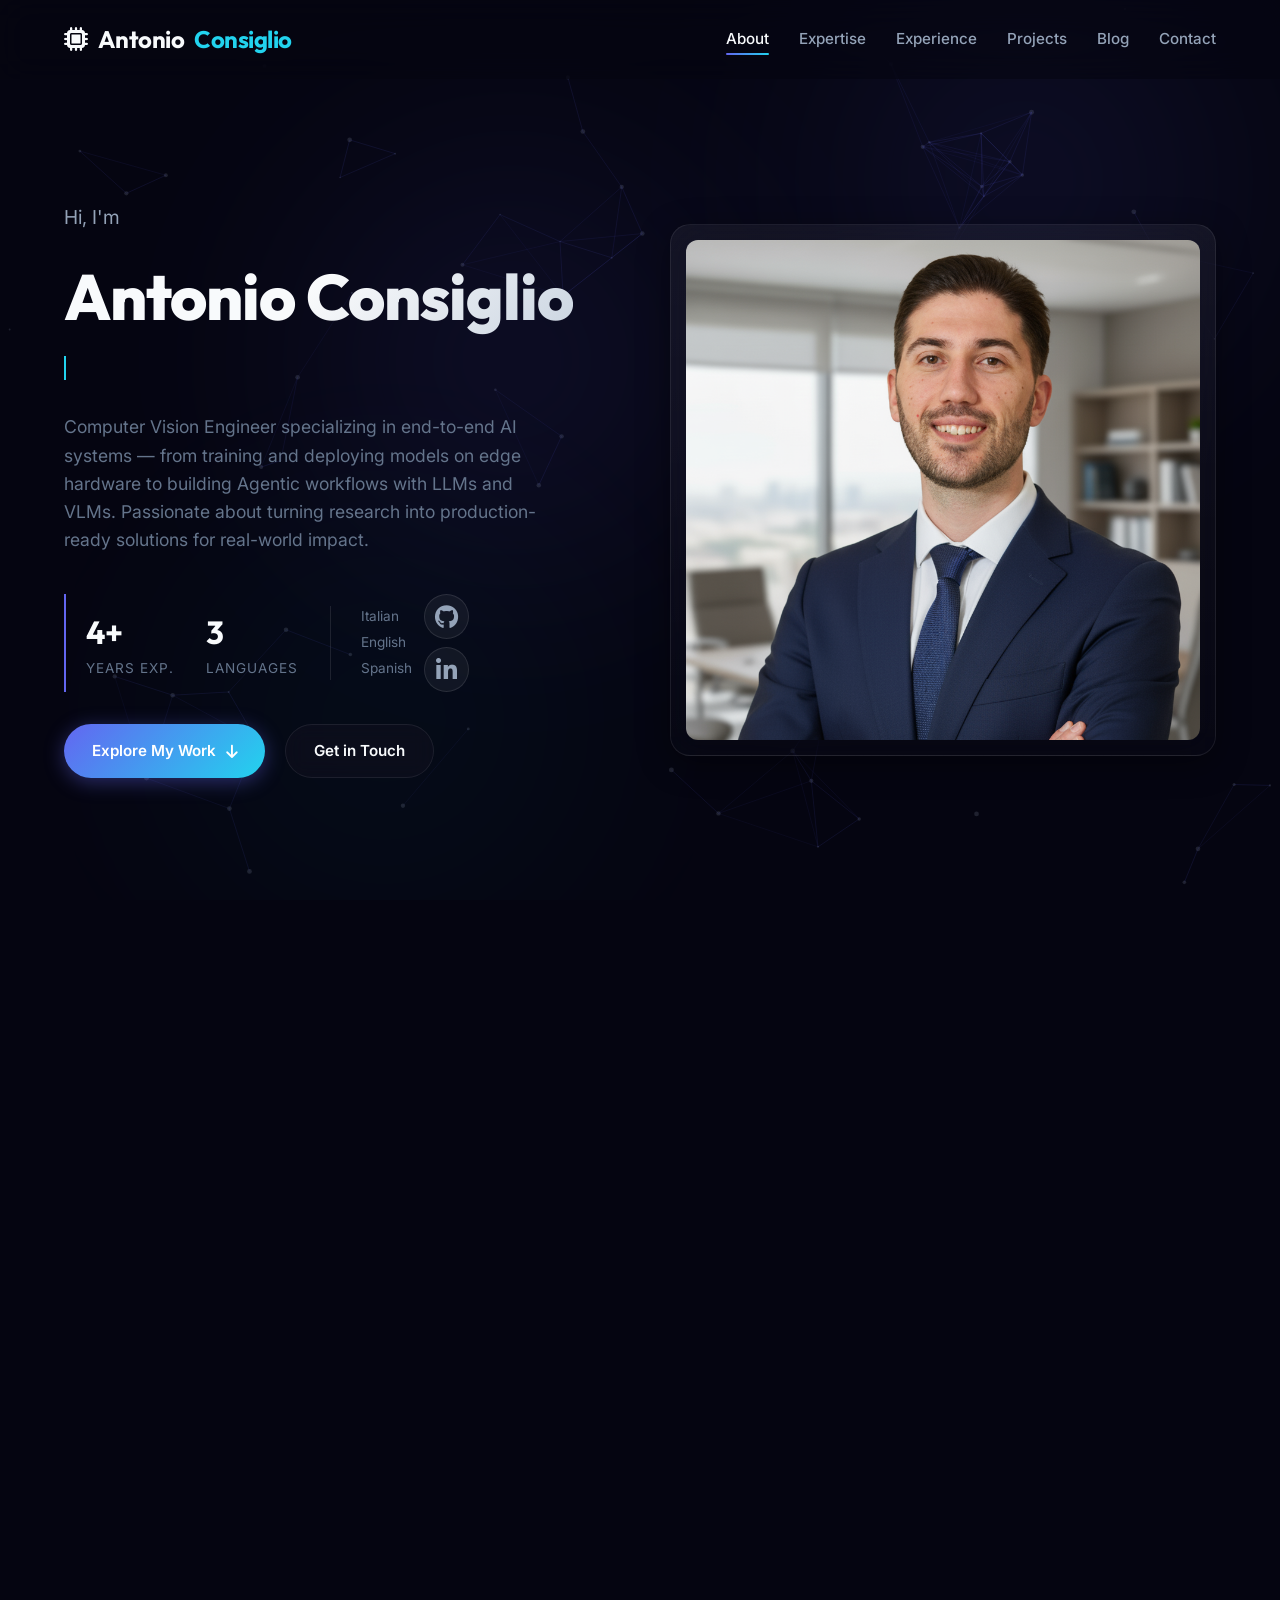
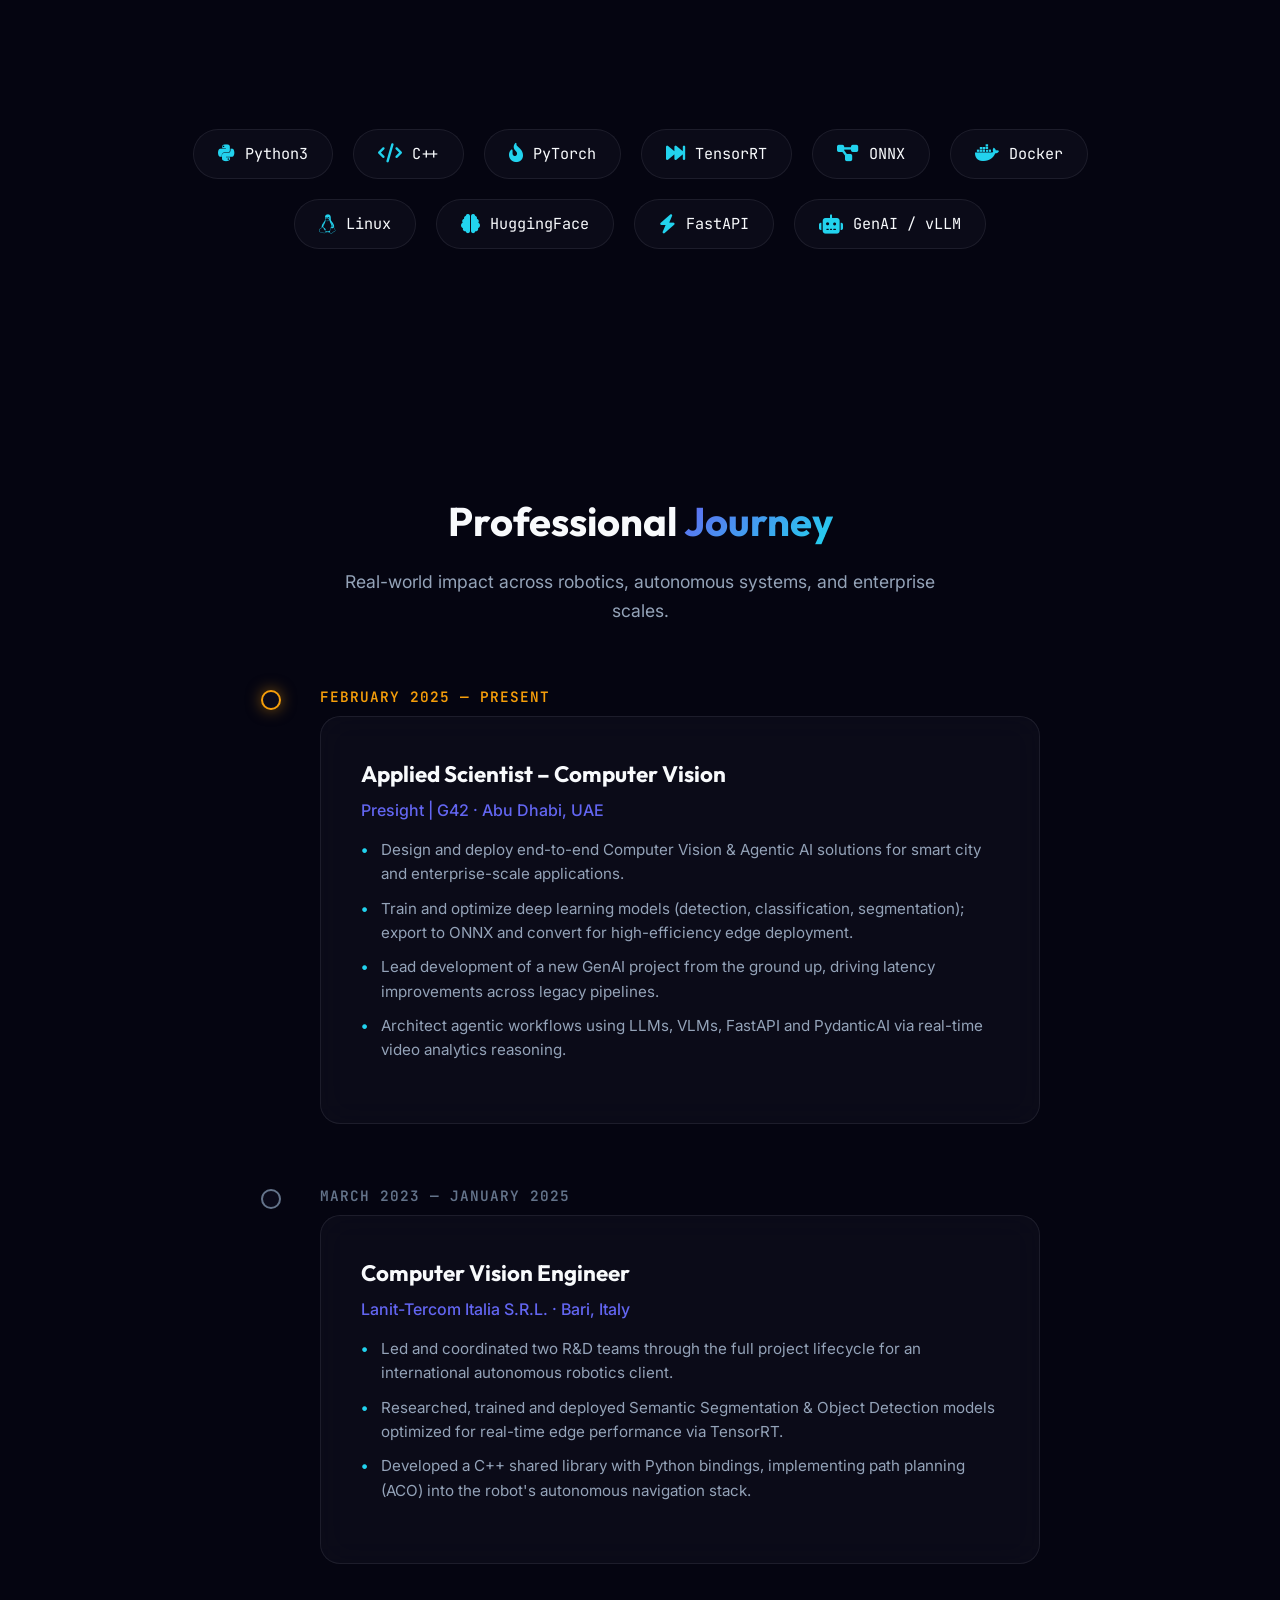
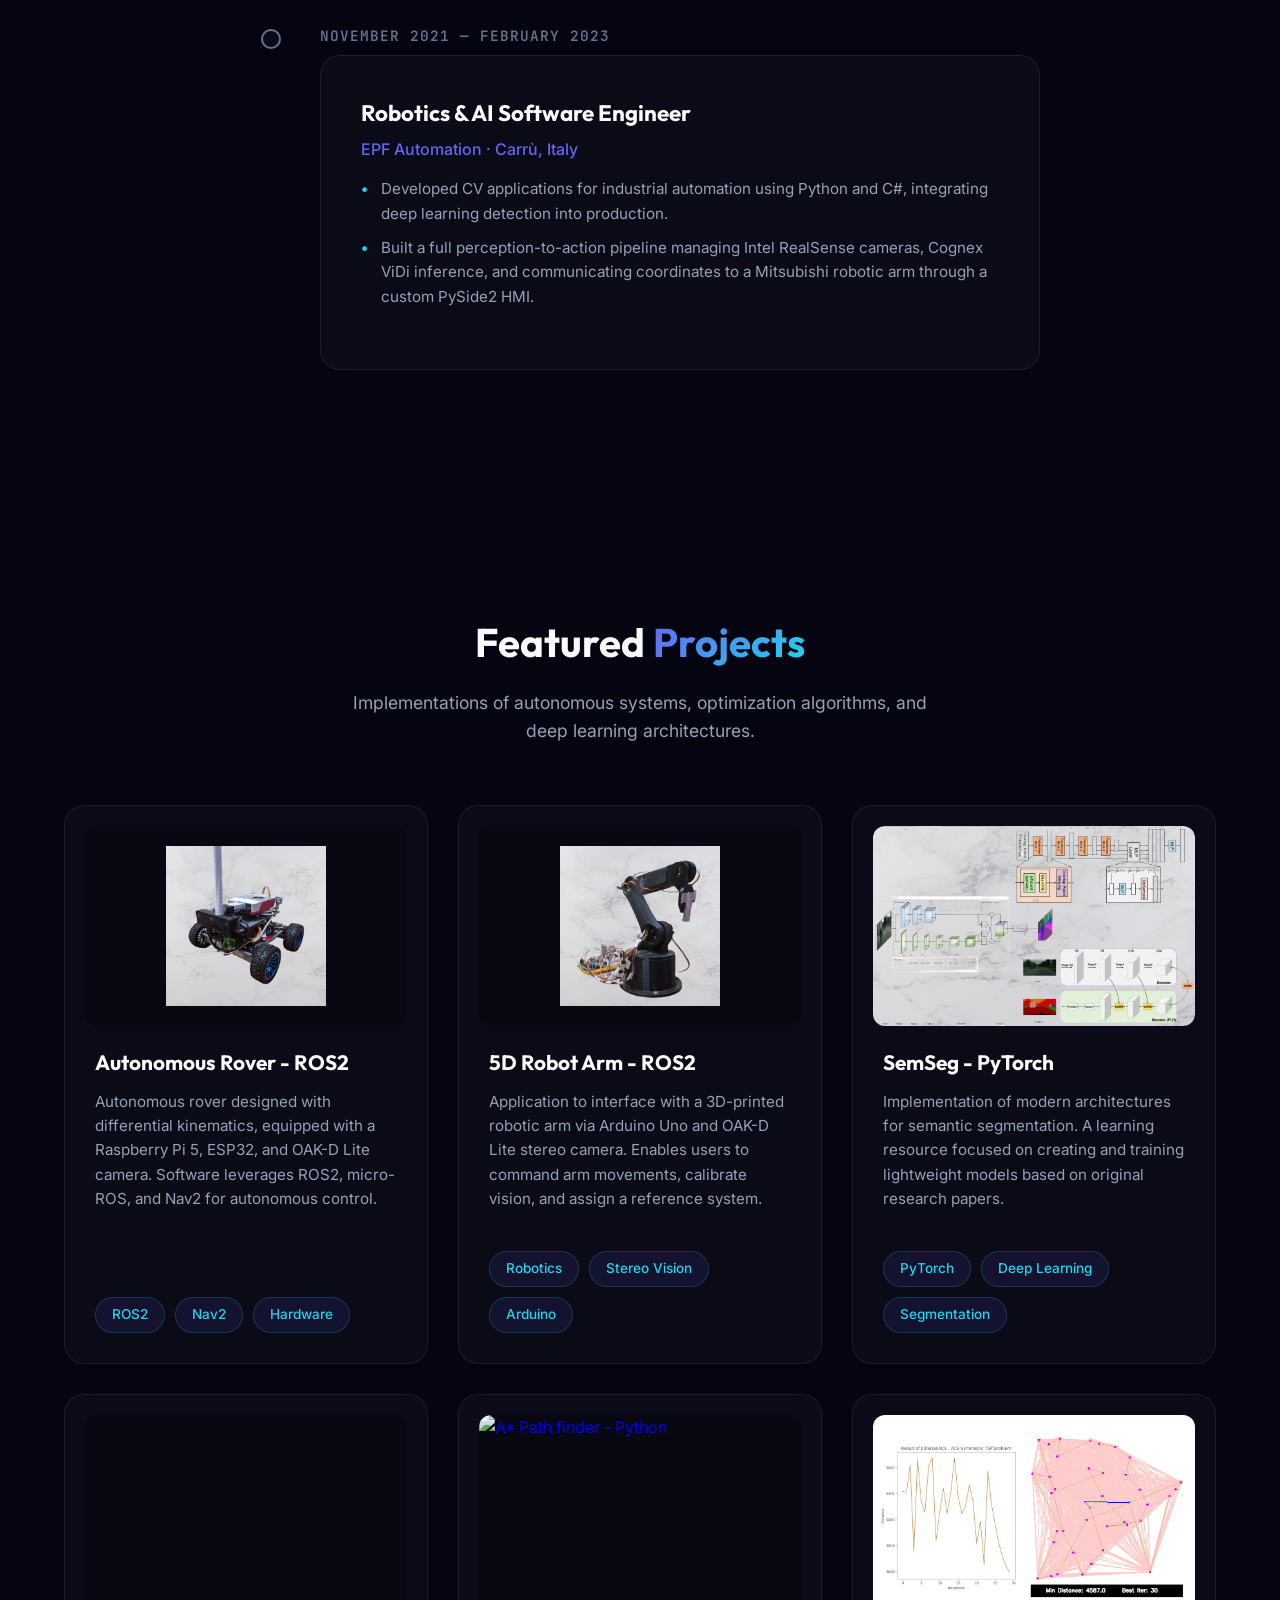
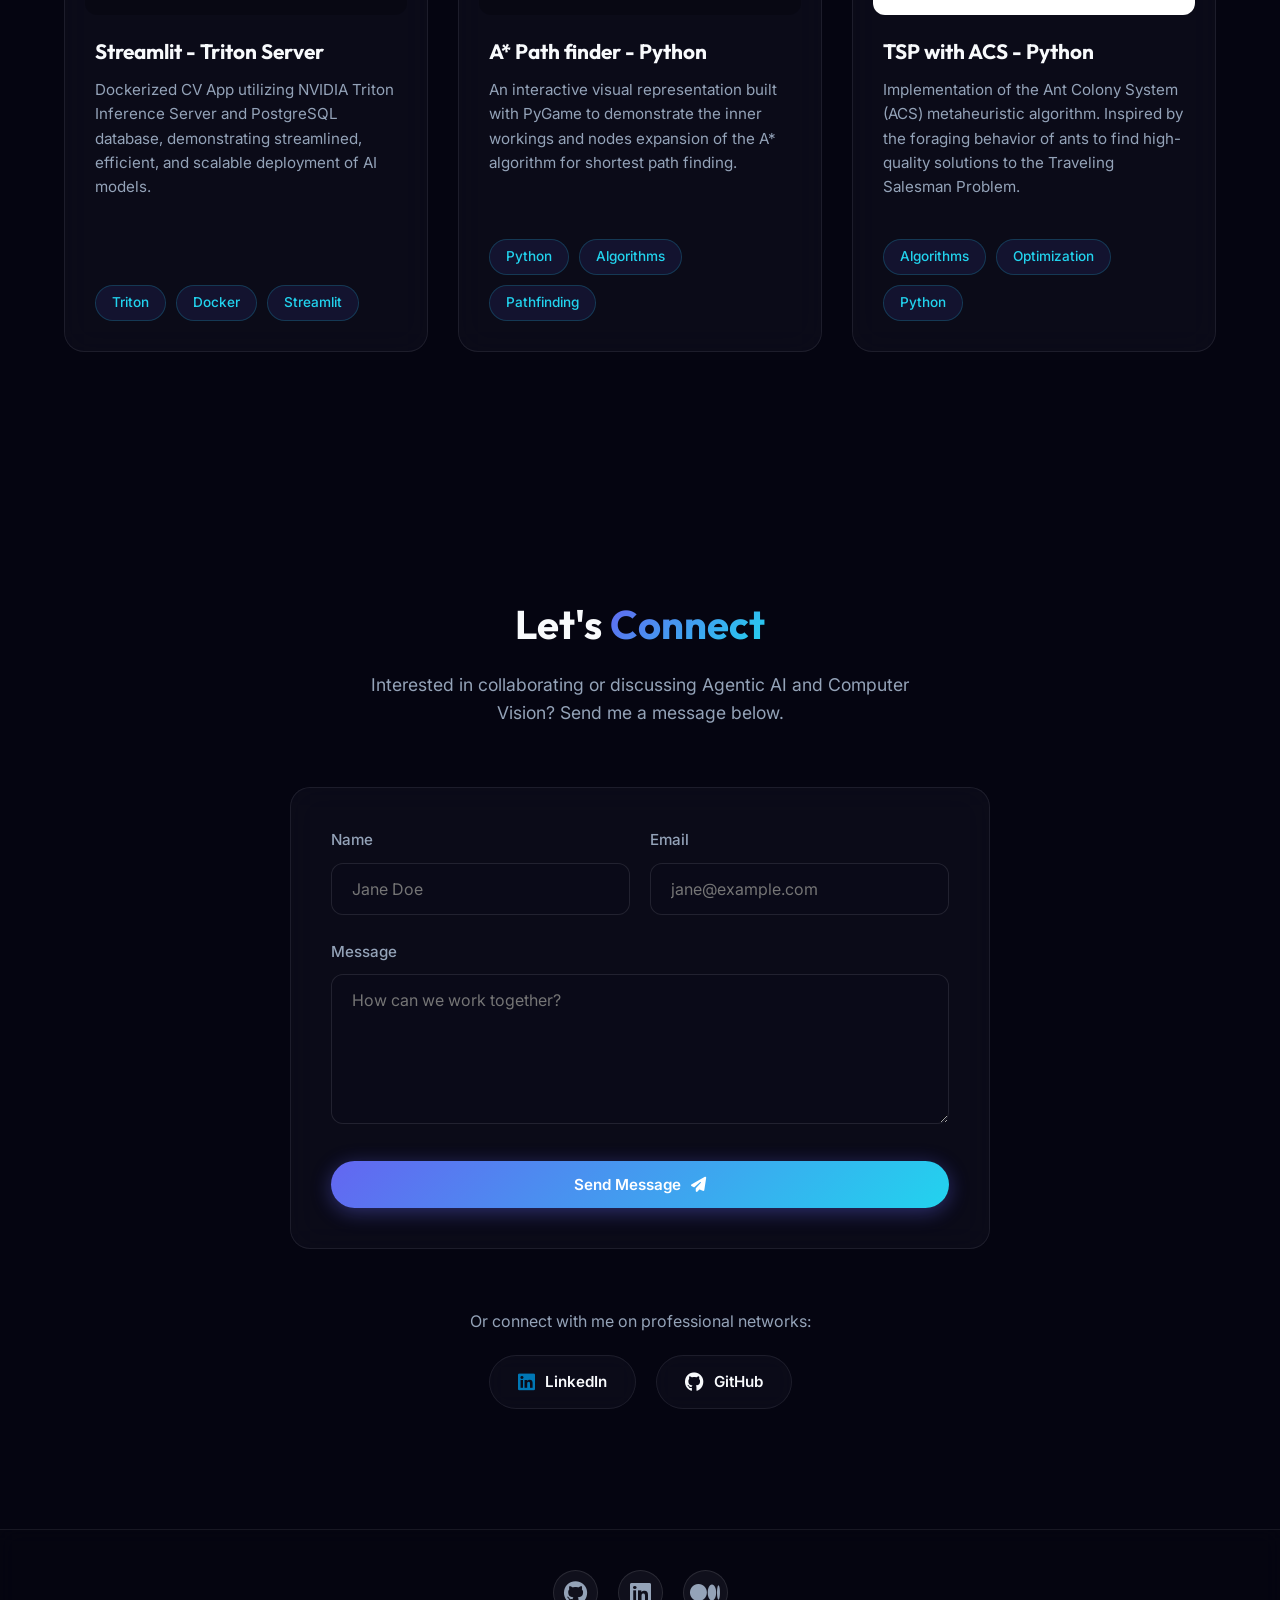
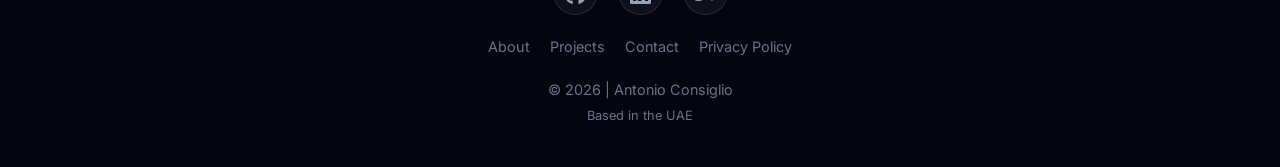
==== commit f46390fa: "hero section change" ====
--- a/docs/index.html
+++ b/docs/index.html
@@ -79,6 +79,7 @@
 
     <!-- Icons -->
     <link rel="stylesheet" href="https://cdnjs.cloudflare.com/ajax/libs/font-awesome/6.4.0/css/all.min.css">
+    <link rel="stylesheet" href="https://cdn.jsdelivr.net/gh/lipis/flag-icons@7.2.3/css/flag-icons.min.css">
 
     <!-- Custom CSS -->
     <link rel="stylesheet" href="assets/css/style.css">
@@ -141,11 +142,18 @@
                         </div>
                         <div class="stat-item">
                             <div class="stat-number">3</div>
-                            <div class="stat-label">Countries</div>
-                        </div>
-                        <div class="stat-item">
-                            <div class="stat-number">3</div>
-                            <div class="stat-label">Companies</div>
+                            <div class="stat-label">Languages</div>
+                        </div>
+                        <div class="hero-lang-social">
+                            <div class="hero-languages">
+                                <span class="hero-lang-item"><span class="fi fi-it"></span> Italian</span>
+                                <span class="hero-lang-item"><span class="fi fi-gb"></span> English</span>
+                                <span class="hero-lang-item"><span class="fi fi-es"></span> Spanish</span>
+                            </div>
+                            <div class="hero-social">
+                                <a href="https://github.com/AntonioConsiglio" target="_blank" class="social-link" aria-label="GitHub"><i class="fab fa-github"></i></a>
+                                <a href="https://www.linkedin.com/in/antonioconsiglio/" target="_blank" class="social-link" aria-label="LinkedIn"><i class="fab fa-linkedin-in"></i></a>
+                            </div>
                         </div>
                     </div>
 
--- a/docs/assets/css/style.css
+++ b/docs/assets/css/style.css
@@ -220,10 +220,40 @@
 }
 .stats-row {
   display: flex;
-  gap: 40px;
-  margin-bottom: 40px;
+  align-items: center;
+  gap: 32px;
+  margin-bottom: 32px;
   border-left: 2px solid var(--accent-primary);
   padding-left: 20px;
+}
+.hero-lang-social {
+  display: flex;
+  align-items: center;
+  gap: 12px;
+}
+.hero-languages {
+  display: flex;
+  flex-direction: column;
+  gap: 4px;
+  font-size: 0.85rem;
+  color: var(--text-muted);
+  padding-left: 8px;
+  border-left: 1px solid rgba(255,255,255,0.1);
+}
+.hero-lang-item {
+  display: flex;
+  align-items: center;
+  gap: 6px;
+}
+.hero-lang-item .fi {
+  width: 1.2em;
+  border-radius: 2px;
+  flex-shrink: 0;
+}
+.hero-social {
+  display: flex;
+  flex-direction: column;
+  gap: 8px;
 }
 .stat-item {
   display: flex;
@@ -767,6 +797,13 @@
     border-left: none;
     padding-left: 0;
   }
+  .stats-row {
+    justify-content: center;
+  }
+  .hero-social {
+    flex-direction: row;
+    margin-left: 0;
+  }
   .btn-group {
     justify-content: center;
   }
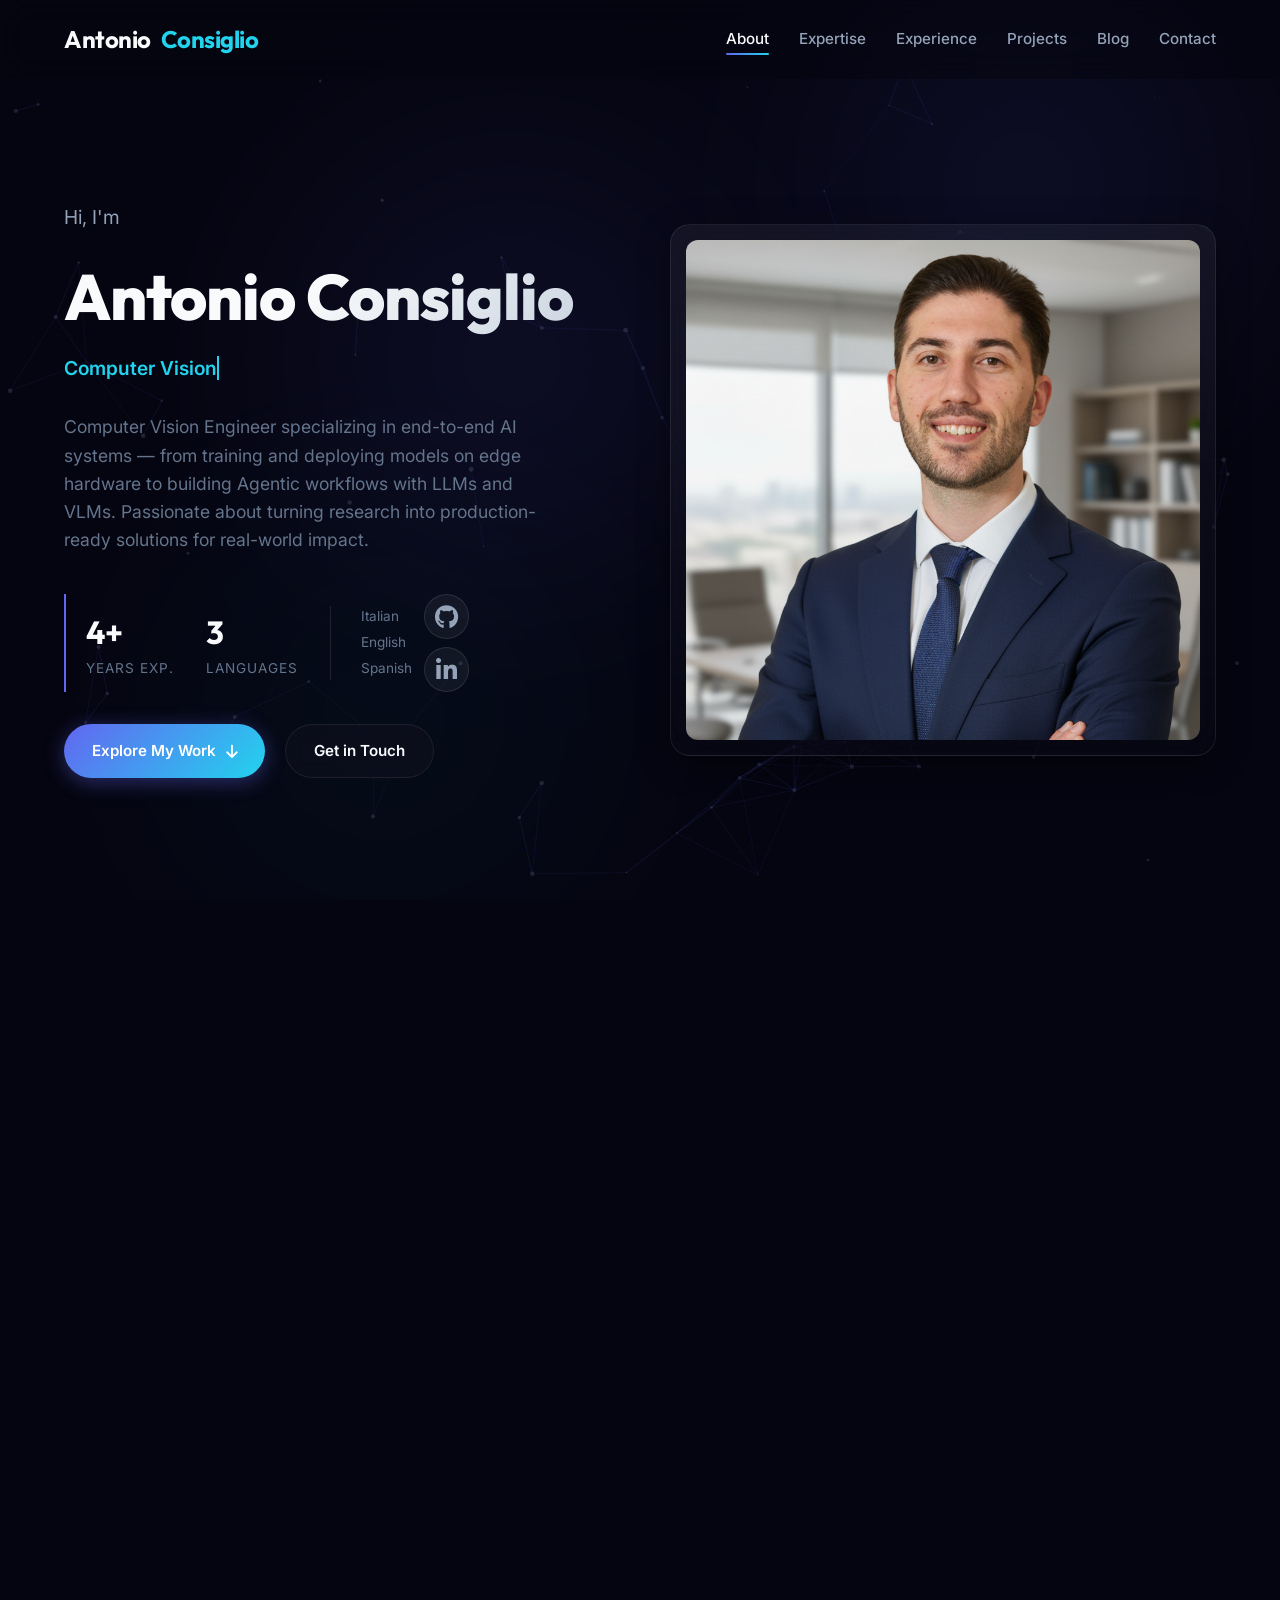
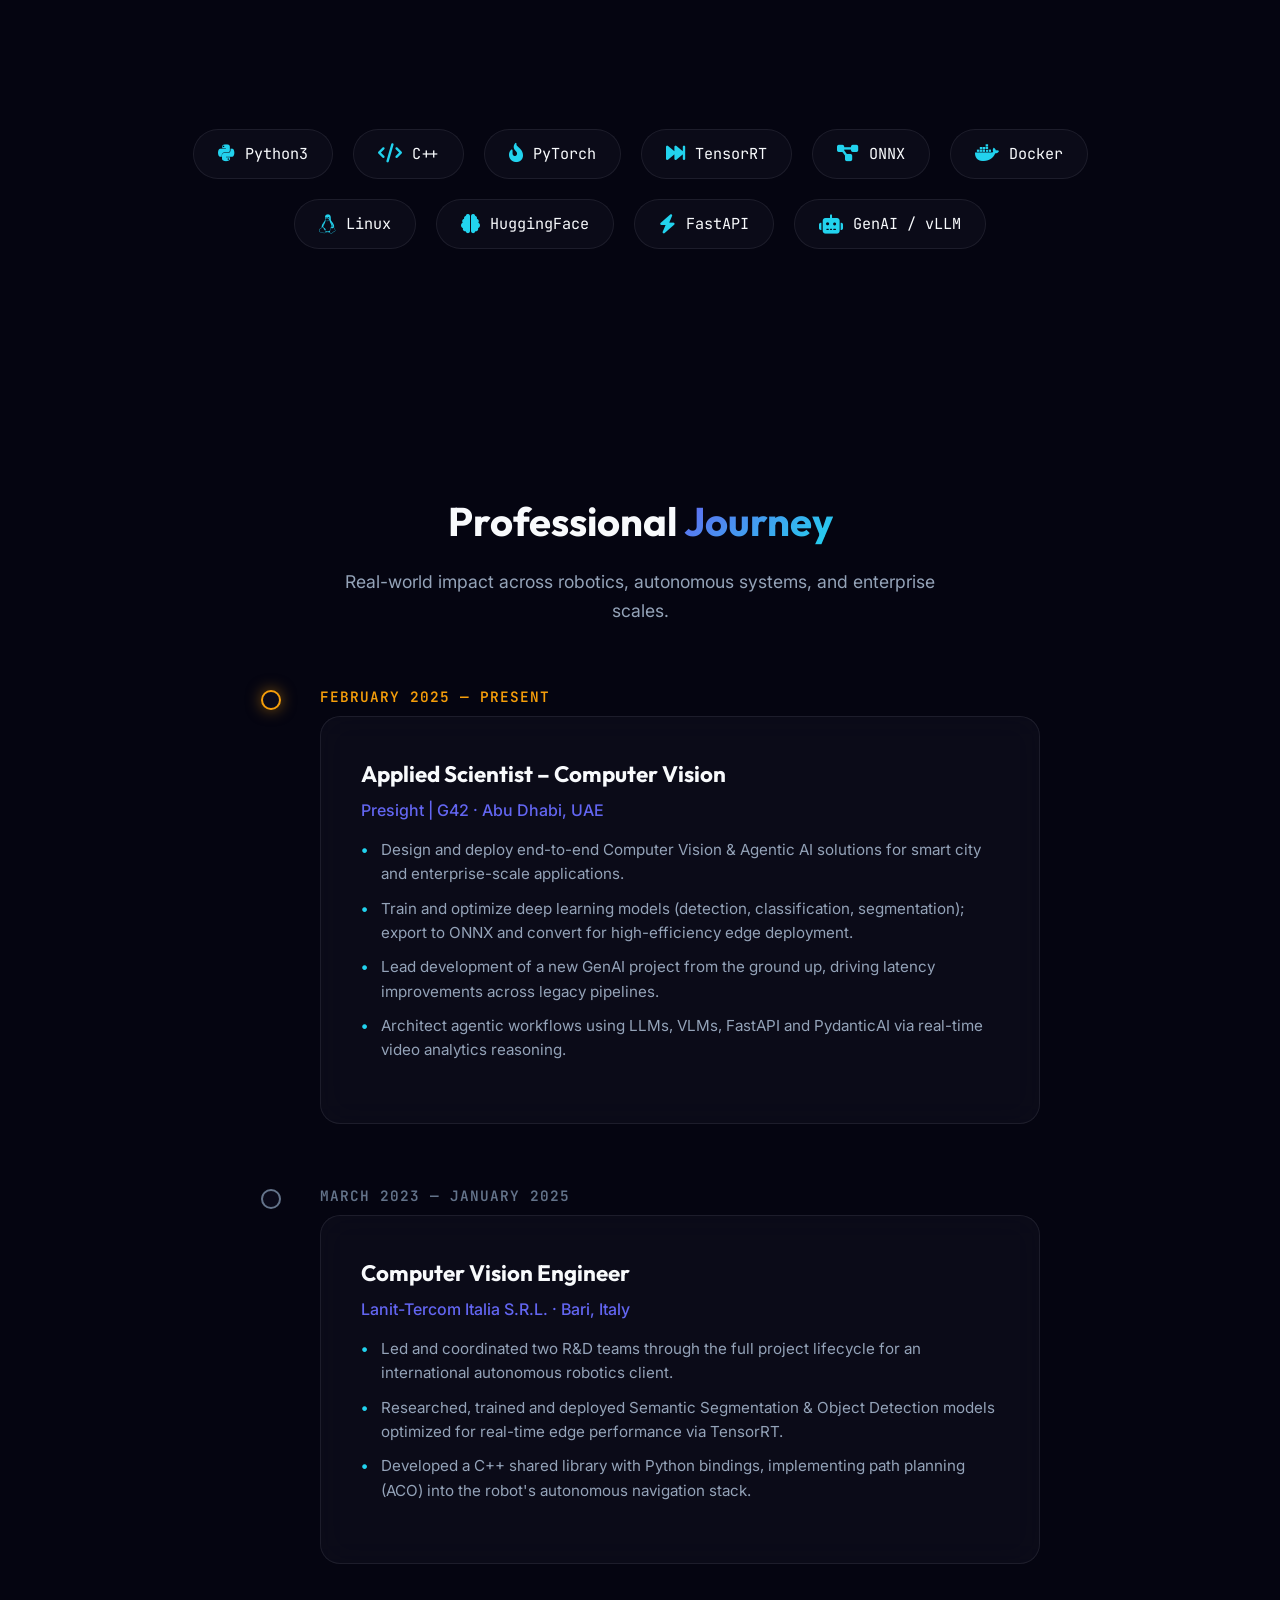
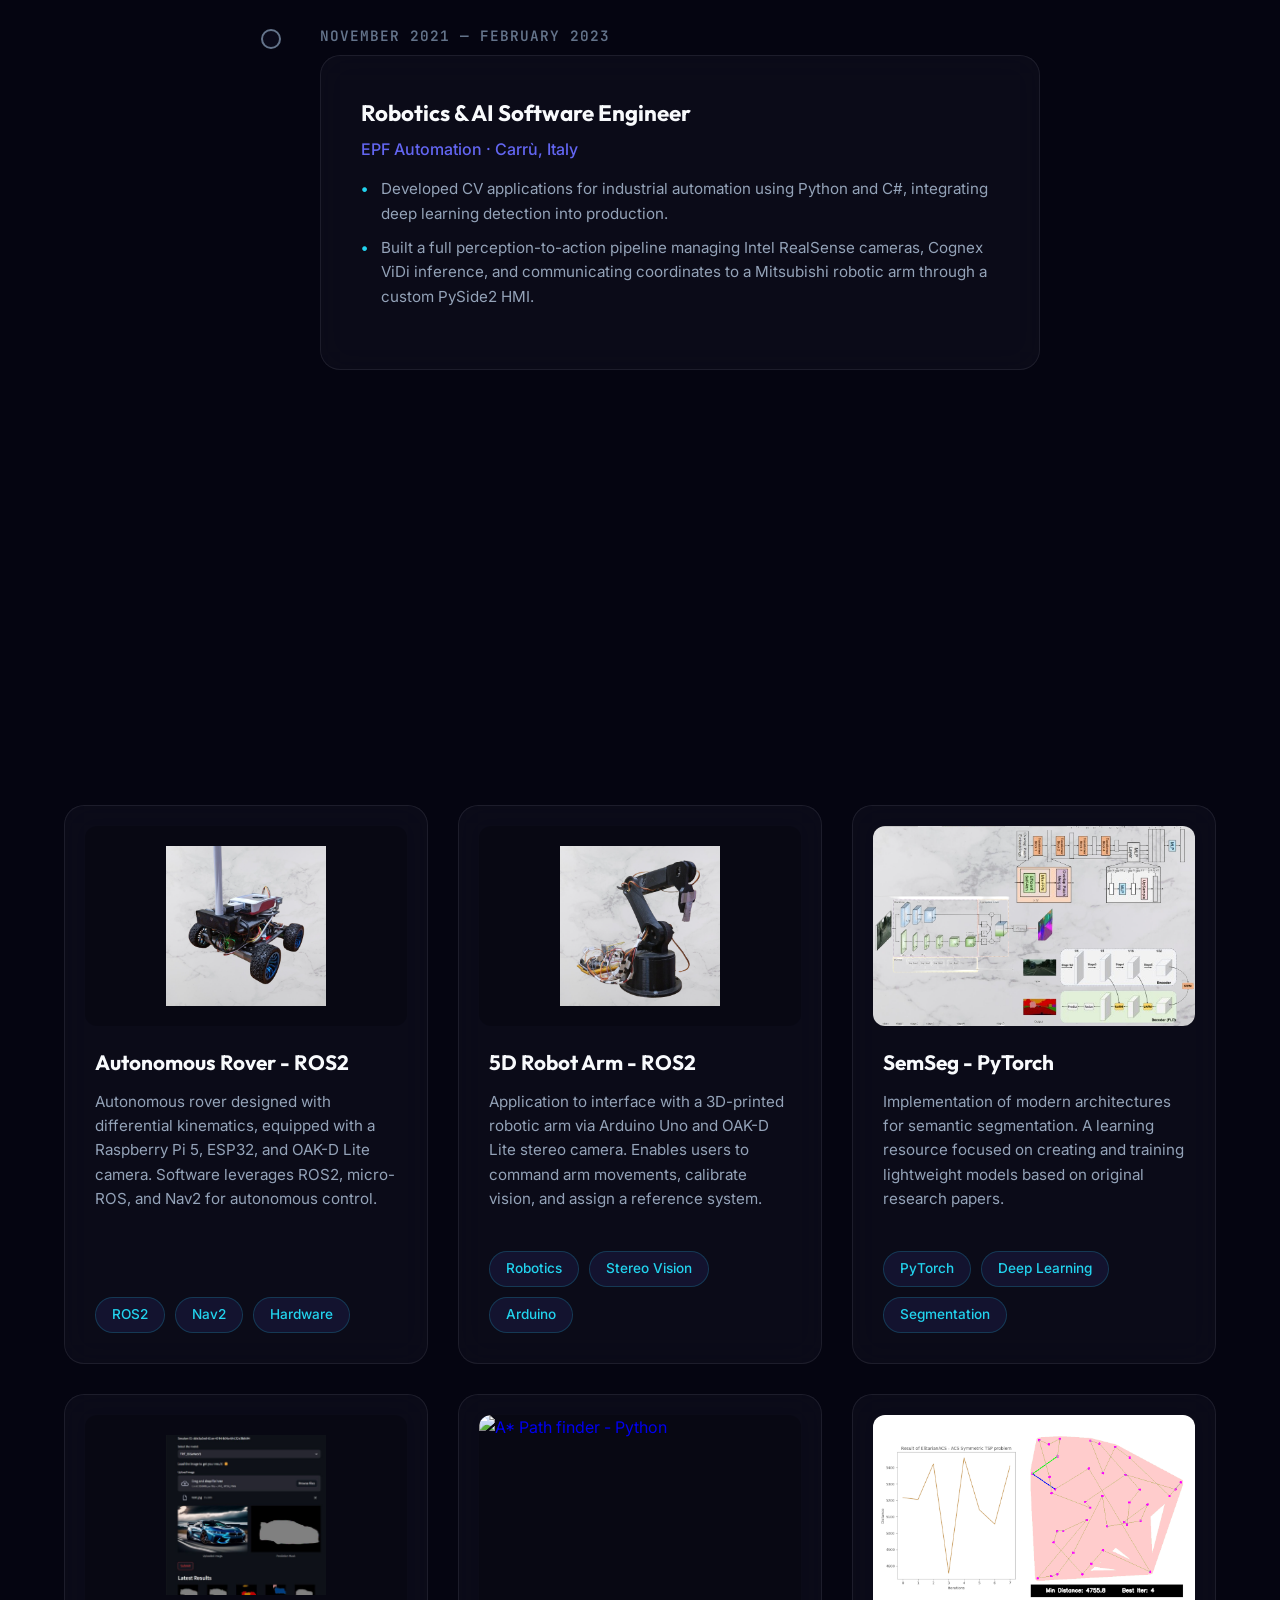
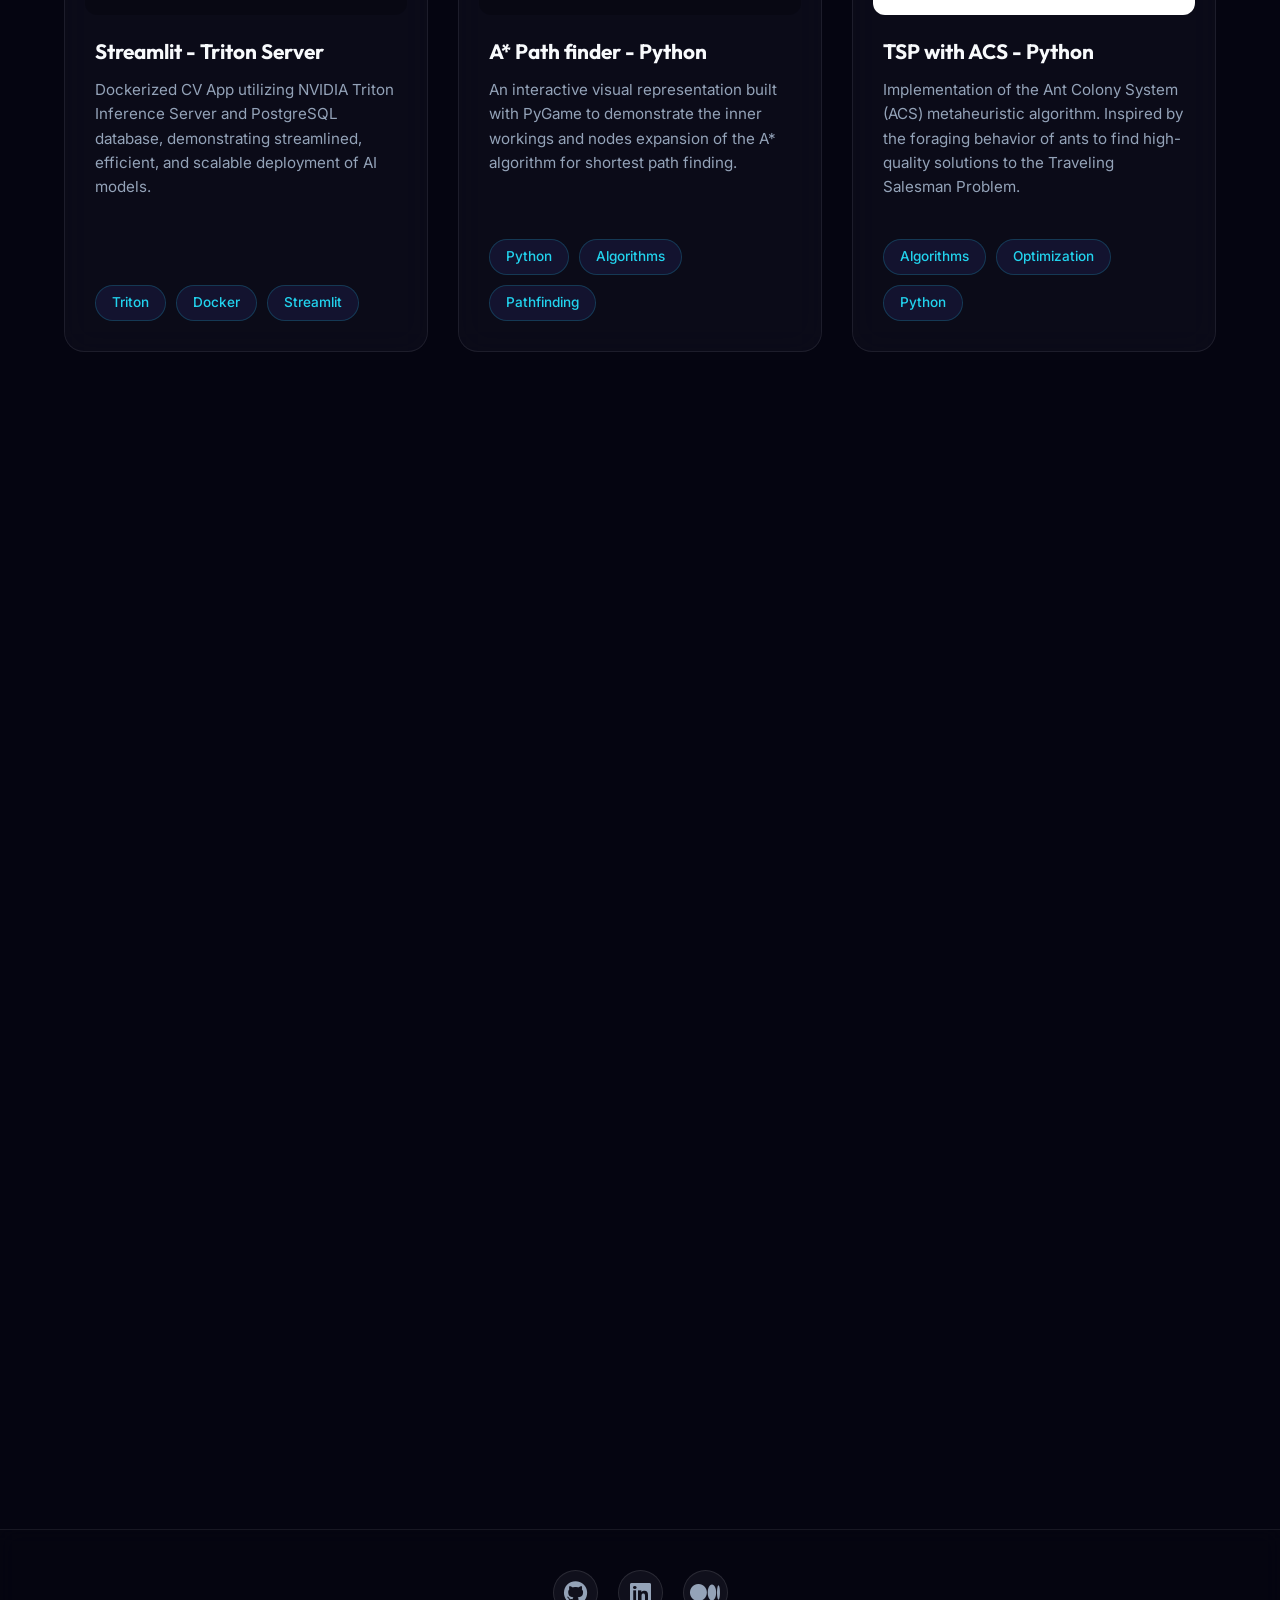
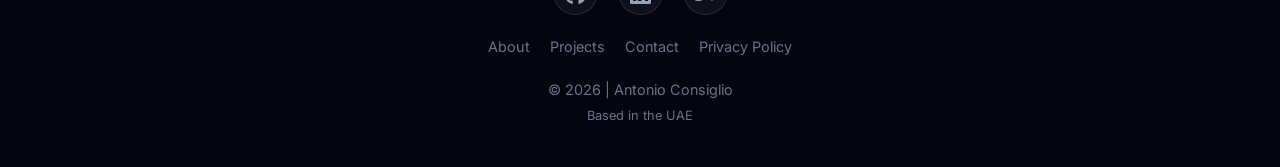
==== commit 3c53a27c: "remove simble in header" ====
--- a/docs/index.html
+++ b/docs/index.html
@@ -102,7 +102,7 @@
     <nav class="navbar">
         <div class="container nav-content">
             <a href="#hero" class="nav-logo">
-                <i class="fa-solid fa-microchip"></i> Antonio<span>Consiglio</span>
+                Antonio<span>Consiglio</span>
             </a>
             <div class="nav-links">
                 <a href="#hero" class="nav-link active">About</a>
--- a/docs/assets/css/style.css
+++ b/docs/assets/css/style.css
@@ -793,16 +793,24 @@
     margin: 0 auto 40px;
   }
   .stats-row {
+    flex-wrap: wrap;
     justify-content: center;
+    gap: 20px;
     border-left: none;
     padding-left: 0;
   }
-  .stats-row {
-    justify-content: center;
+  .hero-lang-social {
+    flex-direction: column;
+    align-items: center;
+    gap: 10px;
+  }
+  .hero-languages {
+    flex-direction: row;
+    gap: 10px;
   }
   .hero-social {
     flex-direction: row;
-    margin-left: 0;
+    gap: 10px;
   }
   .btn-group {
     justify-content: center;
